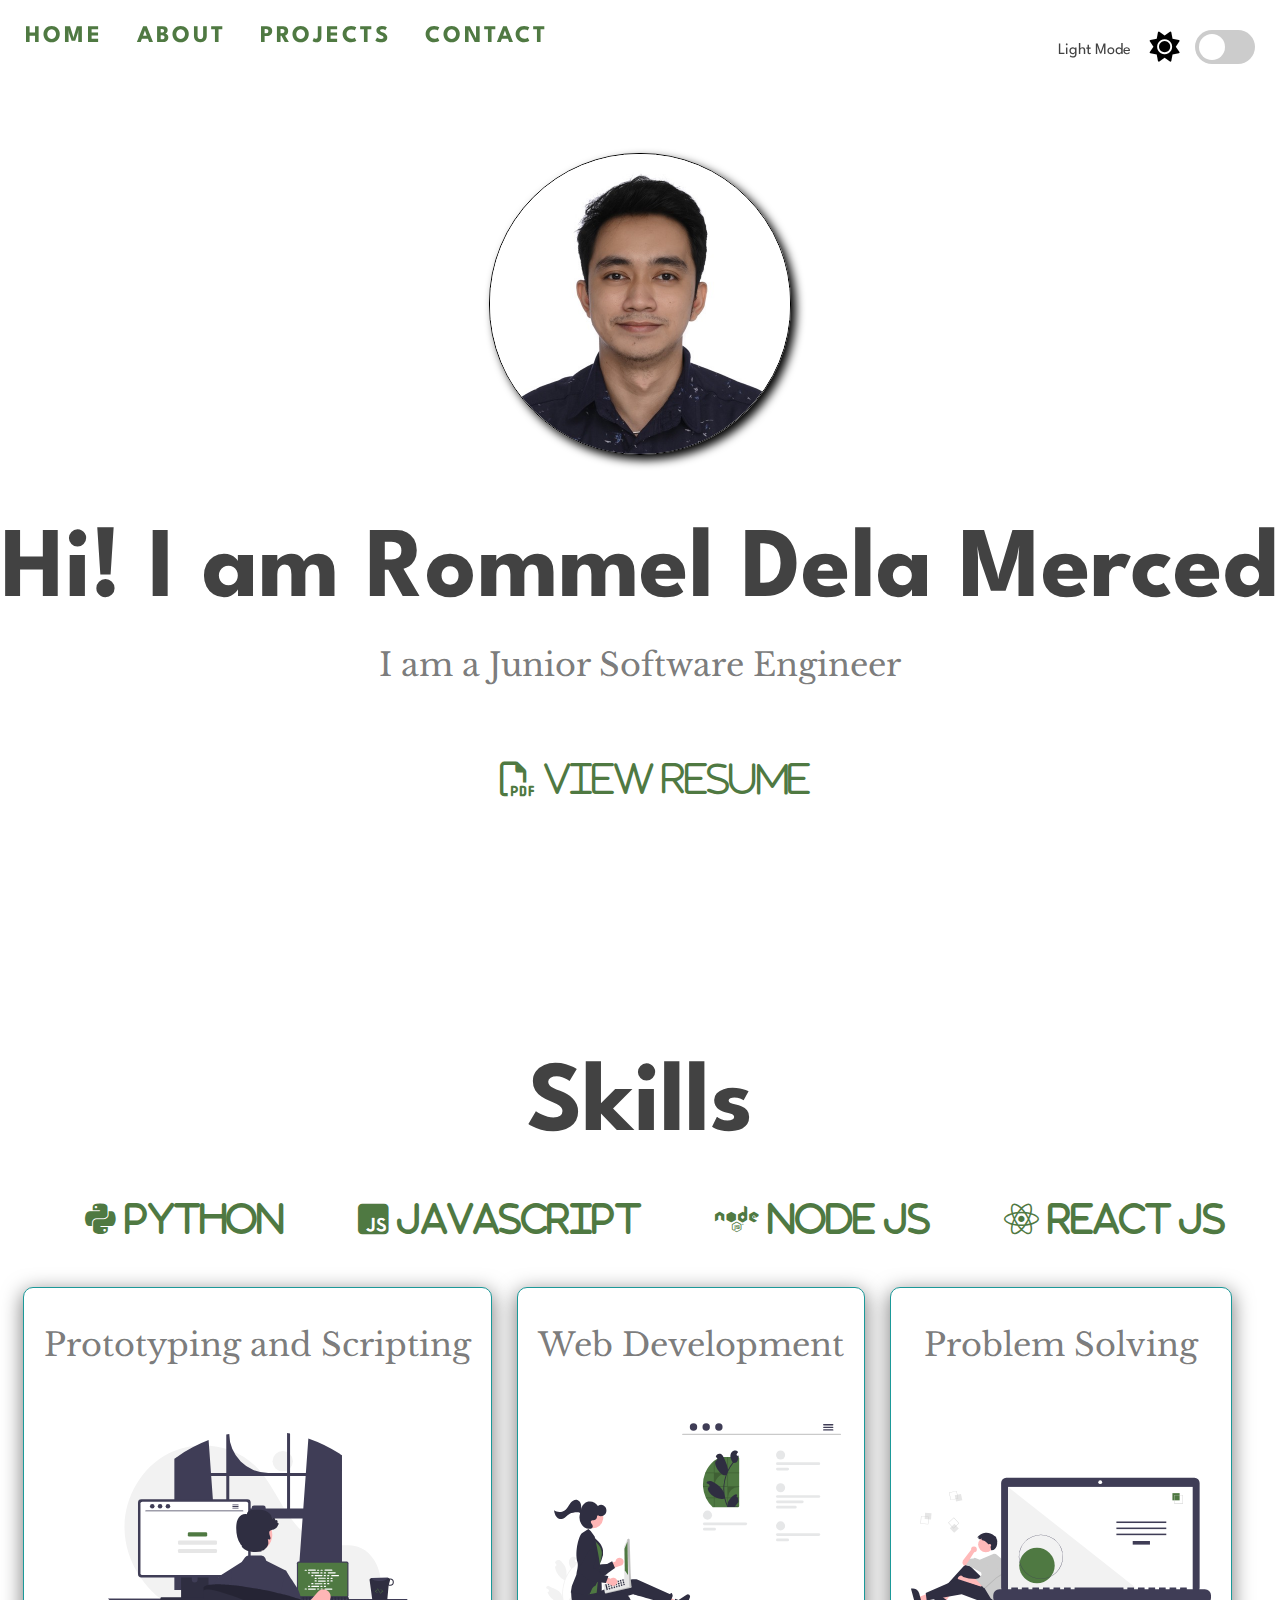
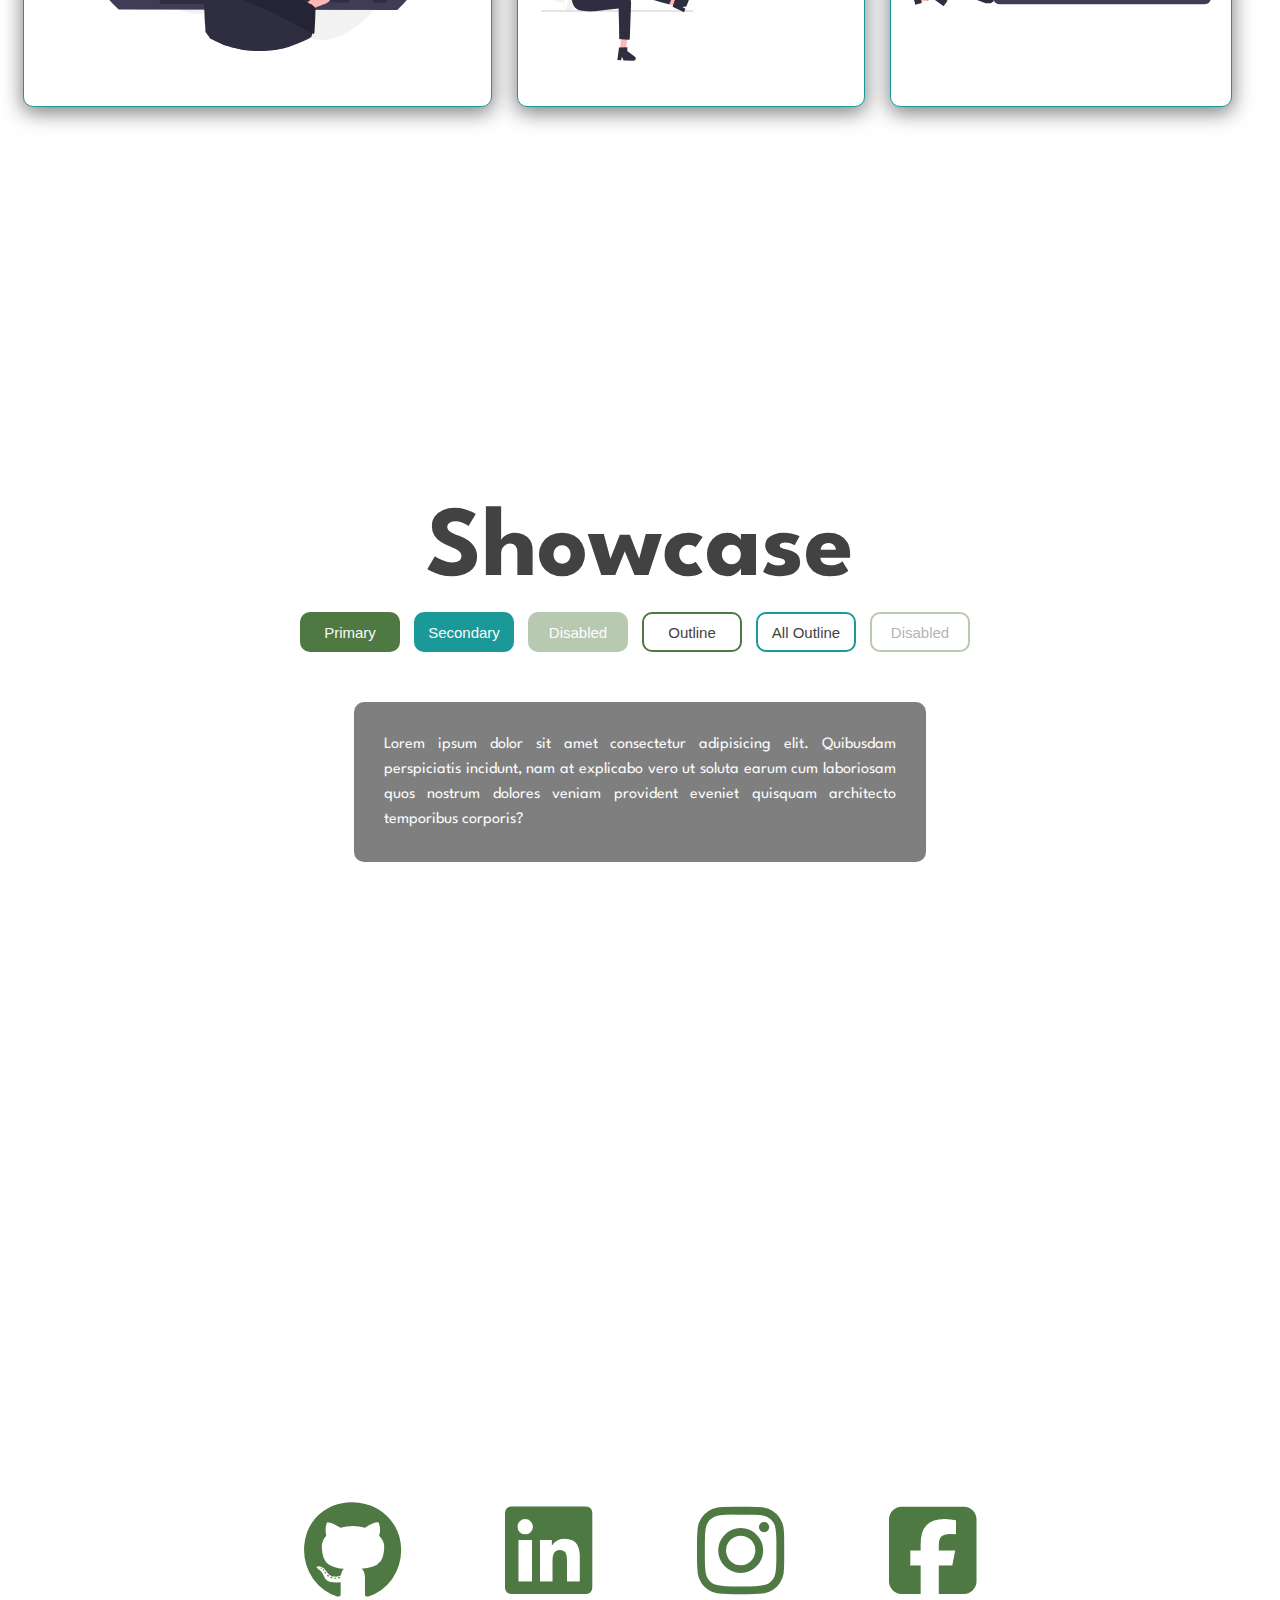
==== index.html @ 1d98aeba "added profile" ====
<!DOCTYPE html>
<html lang="en">
<head>
    <meta charset="UTF-8">
    <meta http-equiv="X-UA-Compatible" content="IE=edge">
    <meta name="viewport" content="width=device-width, initial-scale=1.0">
    <link rel="icon" type="image/png" href="icons/prog.png">
    <title>My Website</title>
    
    <!--Web Page Icon-->
    <link rel="icon" type="image/png" href="">
    <link rel="stylesheet" href="style.css">
    
    <!--Fonts-->
    <link rel="stylesheet" href="https://cdnjs.cloudflare.com/ajax/libs/font-awesome/6.4.0/css/all.min.css">

    <link rel=”stylesheet” href=”css/bootstrap.css”>
    <link rel=”stylesheet” href=”css/bootstrap-responsive.css”>
</head>
<body>
    <!-- Dark Mode Switch -->
    <div class="theme-switch-wrapper">
        <span id="toggle-icon">
            <span class="toggle-text">Light Mode</span>
            <i class="fas fa-sun"></i>
        </span>
        <label class="theme-switch">
            <input type="checkbox">
            <div class="slider round"></div>
        </label>
    </div>
    <!-- Navigation -->
    <nav class="navbar fixed-top" id="nav">
        <a href="#home">HOME</a>
        <a href="#about">ABOUT</a>
        <a href="#projects">PROJECTS</a>
        <a href="#contact">CONTACT</a>
    </nav>
    <!--Home Section-->
    <section id="home">
        <div class='profile-group'>
            <img src='./img/profile/profile.jpg' alt='my-image'>
        </div>
        <div class="title-group">
            <h1>Hi! I am Rommel Dela Merced</h1>
            <h2>I am a Junior Software Engineer</h2>
            <i class="fa-regular fa-file-pdf">  View Resume</i>
        </div>
    </section>
    <!--About Section-->
    <section id="about">
        <div class="title-group">
            <h1>Skills</h1>
            <div class="skills">
                <i class="fa-brands fa-python"> Python</i>
                <i class="fa-brands fa-square-js"> Javascript</i>
                <i class="fa-brands fa-node"> Node JS</i>
                <i class="fa-brands fa-react"> React JS</i>
            </div>
            <div class="about-container">
                <div class="image-container">
                    <h2>Prototyping and Scripting</h2>
                    <img src="img/light-mode/undraw_programming_re_light.svg" alt="" id="img-1">
                </div>
                <div class="image-container">
                    <h2>Web Development</h2>
                <img src="img/light-mode/undraw_web_development_light.svg" alt="" id="img-2">
                </div>
                <div class="image-container">
                    <h2>Problem Solving</h2>
                    <img src="img/light-mode/undraw_code_thinking_light.svg" alt="" id="img-3">
                </div>
            </div>
        </div>
    </section>
    <!--Projects Section-->
    <section id="projects">
        <h1>Showcase</h1>
        <div class="buttons">
                <button class="primary">Primary</button>
                <button class="secondary">Secondary</button>
                <button class="primary" disabled>Disabled</button>
                <button class="primary outline">Outline</button>
                <button class="secondary outline">All Outline</button>
                <button class="outline" disabled>Disabled</button>
            </div>
            <div class="text-box" id="text-box">
                <p id="placeholder-txt">Lorem ipsum dolor sit amet consectetur adipisicing elit. Quibusdam perspiciatis incidunt, nam at explicabo vero ut soluta earum cum laboriosam quos nostrum dolores veniam provident eveniet quisquam architecto temporibus corporis?</p>
        </div>
    </section>
    <!--Contact Section-->
    <section id="contact">
        <div class="contact-group">
            <i class="fa-brands fa-github" onclick="gotoLink('fa-github')"></i>
            <i class="fa-brands fa-linkedin" onclick="gotoLink('fa-linkedin')"></i>
            <i class="fa-brands fa-instagram" onclick="gotoLink('fa-instagram')"></i>
            <i class="fa-brands fa-square-facebook" onclick="gotoLink('fa-square-facebook')"></i>
        </div>
    </section>
    <!--Script-->
    <script src="script.js">
    </script>
</body>
</html>
---- style.css ----
@import url('https://fonts.googleapis.com/css2?family=League+Spartan&family=Libre+Baskerville&display=swap');

:root {
   /* Default margin top value */
  --primary-color: rgb(79, 121, 66);
  --primary-variant: #ff2d2d;
  --secondary-color: #1b9999;
  --on-primary: rgb(250, 250, 250);
  --on-background: rgb(66, 66, 66);
  --on-background-alt: rgba(66, 66, 66, 0.7);
  --background: rgb(255, 255, 255);
  --box-shadow: 0 5px 20px 1px rgba(0, 0, 0, 0.5);
}

.navbar {
  margin-top: var(--navbar-margin-top);
}

[data-theme="dark"] {
  --primary-color: rgb(79, 121, 66);
  /* --primary-color: rgb(57, 255, 20); */
  --primary-variant: #6c63ff;
  --secondary-color: #03dac5;
  --on-primary: #000;
  --on-background: rgba(255, 255, 255, 0.9);
  --on-background-alt: rgba(255, 255, 255, 0.7);
  --background: #151515;
}

html {
  box-sizing: border-box;
  scroll-behavior: smooth;
}

body {
  margin: 0;
  background-color: var(--background);
  /* background-image: url("data:image/svg+xml,%3Csvg xmlns='http://www.w3.org/2000/svg' width='40' height='40' viewBox='0 0 40 40'%3E%3Cg fill-rule='evenodd'%3E%3Cg fill='%23013a74' fill-opacity='0.19'%3E%3Cpath d='M0 38.59l2.83-2.83 1.41 1.41L1.41 40H0v-1.41zM0 1.4l2.83 2.83 1.41-1.41L1.41 0H0v1.41zM38.59 40l-2.83-2.83 1.41-1.41L40 38.59V40h-1.41zM40 1.41l-2.83 2.83-1.41-1.41L38.59 0H40v1.41zM20 18.6l2.83-2.83 1.41 1.41L21.41 20l2.83 2.83-1.41 1.41L20 21.41l-2.83 2.83-1.41-1.41L18.59 20l-2.83-2.83 1.41-1.41L20 18.59z'/%3E%3C/g%3E%3C/g%3E%3C/svg%3E"); */
}

section {
  min-height: 100vh;
  display: flex;
  justify-content: center;
  align-items: center;
  flex-direction: column;
}

h1 {
  color: var(--on-background);
  font-family: League Spartan, sans-serif;
  font-size: 100px;
  margin-bottom: 0;
}

h2 {
  color: var(--on-background-alt);
  font-family: Libre Baskerville, sans-serif;
  font-size: 32px;
  font-weight: normal;
}

/* Navigation */
nav {
  z-index: 10;
  position: fixed;
  font-size: 24px;
  font-family: League Spartan, sans-serif;
  letter-spacing: 3px;
  padding: 25px;
  width: 100vw;
  background: rgb(255 255 255 / 50%);
}

a {
  margin-right: 25px;
  color: var(--primary-color);
  text-decoration: none;
  border-bottom: 3px solid transparent;
  font-weight: bold;
}

a:hover,
a:focus {
  color: var(--on-background);
  border-bottom: 3px solid;
}

/* Home Section */

.title-group {
  text-align: center;
  display: inline-block;
}

.title-group > i {
  font-size: 35px;
  margin-right: 20px;
}

.profile-group {
  margin-top: 100px;
  display: inline-block;
}

.profile-group img {
  border: 1px solid;
  border-radius: 150px;
  box-shadow: 5px 5px 10px;
}

/* About Section */
.about-container {
  display: flex;
}

.image-container {
  border: 1px solid var(--secondary-color);
  border-radius: 10px;
  padding: 10px 20px;
  margin-right: 25px;
  width: auto;
  background: var(--background);
  box-shadow: var(--box-shadow);
}

img {
  height: 300px;
  width: 300px;
}

/* Projects Section */
.buttons {
  margin-top: 15px;
  margin-bottom: 50px;
}

button {
  min-width: 100px;
  height: 40px;
  cursor: pointer;
  border-radius: 10px;
  margin-right: 10px;
  border: 2px solid var(--primary-color);
  font-size: 15px;
  outline: none;
}

button:disabled {
  opacity: 0.4;
  cursor: default;
}

button:hover:not(.outline) {
  filter: brightness(110%);
}

.primary {
  background: var(--primary-color);
  color: var(--on-primary);
}

.secondary {
  border: 2px solid var(--secondary-color);
}

.secondary,
.secondary:hover,
.outline.secondary:hover {
  background: var(--secondary-color);
  color: var(--on-primary);
}

.outline {
  background: var(--background);
  color: var(--on-background);
}

.outline:hover {
  background: var(--primary-color);
  color: var(--on-primary);
}

.text-box {
  width: 40%;
  text-align: justify;
  background: rgb(0 0 0 / 50%);
  color: var(--on-primary);
  border-radius: 10px;
  padding: 30px;
}

p {
  margin: 0;
  line-height: 25px;
}

/* Contact Section */
.fa-brands, .fa-regular {
  font-size: 100px;
  margin: 50px;
  cursor: pointer;
  color: var(--primary-color);
}

.fa-brands:hover {
  color: var(--on-background);
}

.fa-regular:hover {
  color: var(--on-background);
}

/* Dark Mode Toggle */
.theme-switch-wrapper {
  display: flex;
  align-items: center;
  z-index: 100;
  position: fixed;
  right: 25px;
  top: 30px;
}

.theme-switch-wrapper span {
  margin-right: 10px;
  font-size: 1rem;
}

.toggle-text {
  position: relative;
  top: -4px;
  right: 5px;
  color: var(--on-background);
}

.theme-switch {
  display: inline-block;
  height: 34px;
  position: relative;
  width: 60px;
}

.theme-switch input {
  display: none;
}

.slider {
  background: #ccc;
  bottom: 0;
  cursor: pointer;
  left: 0;
  position: absolute;
  right: 0;
  top: 0;
  transition: 0.4s;
}

.slider::before {
  background: #fff;
  bottom: 4px;
  content: "";
  height: 26px;
  left: 4px;
  position: absolute;
  transition: 0.4s;
  width: 26px;
}

input:checked + .slider {
  background: var(--primary-color);
}

input:checked + .slider::before {
  transform: translateX(26px);
}

.slider.round {
  border-radius: 34px;
}

.slider.round::before {
  border-radius: 50%;
}

.fas {
  font-size: 30px;
  margin-right: 5px;
  color: black;
}

p, span {
  font-family: League Spartan, sans-serif;
}

/* .fa-python, .fa-square-js, .fa-react {
  font-size: 35px;
  margin-right: 20px;
} */

.skills > i {
  font-size: 35px;
  margin-right: 20px;
}

.contact-group > i {

}
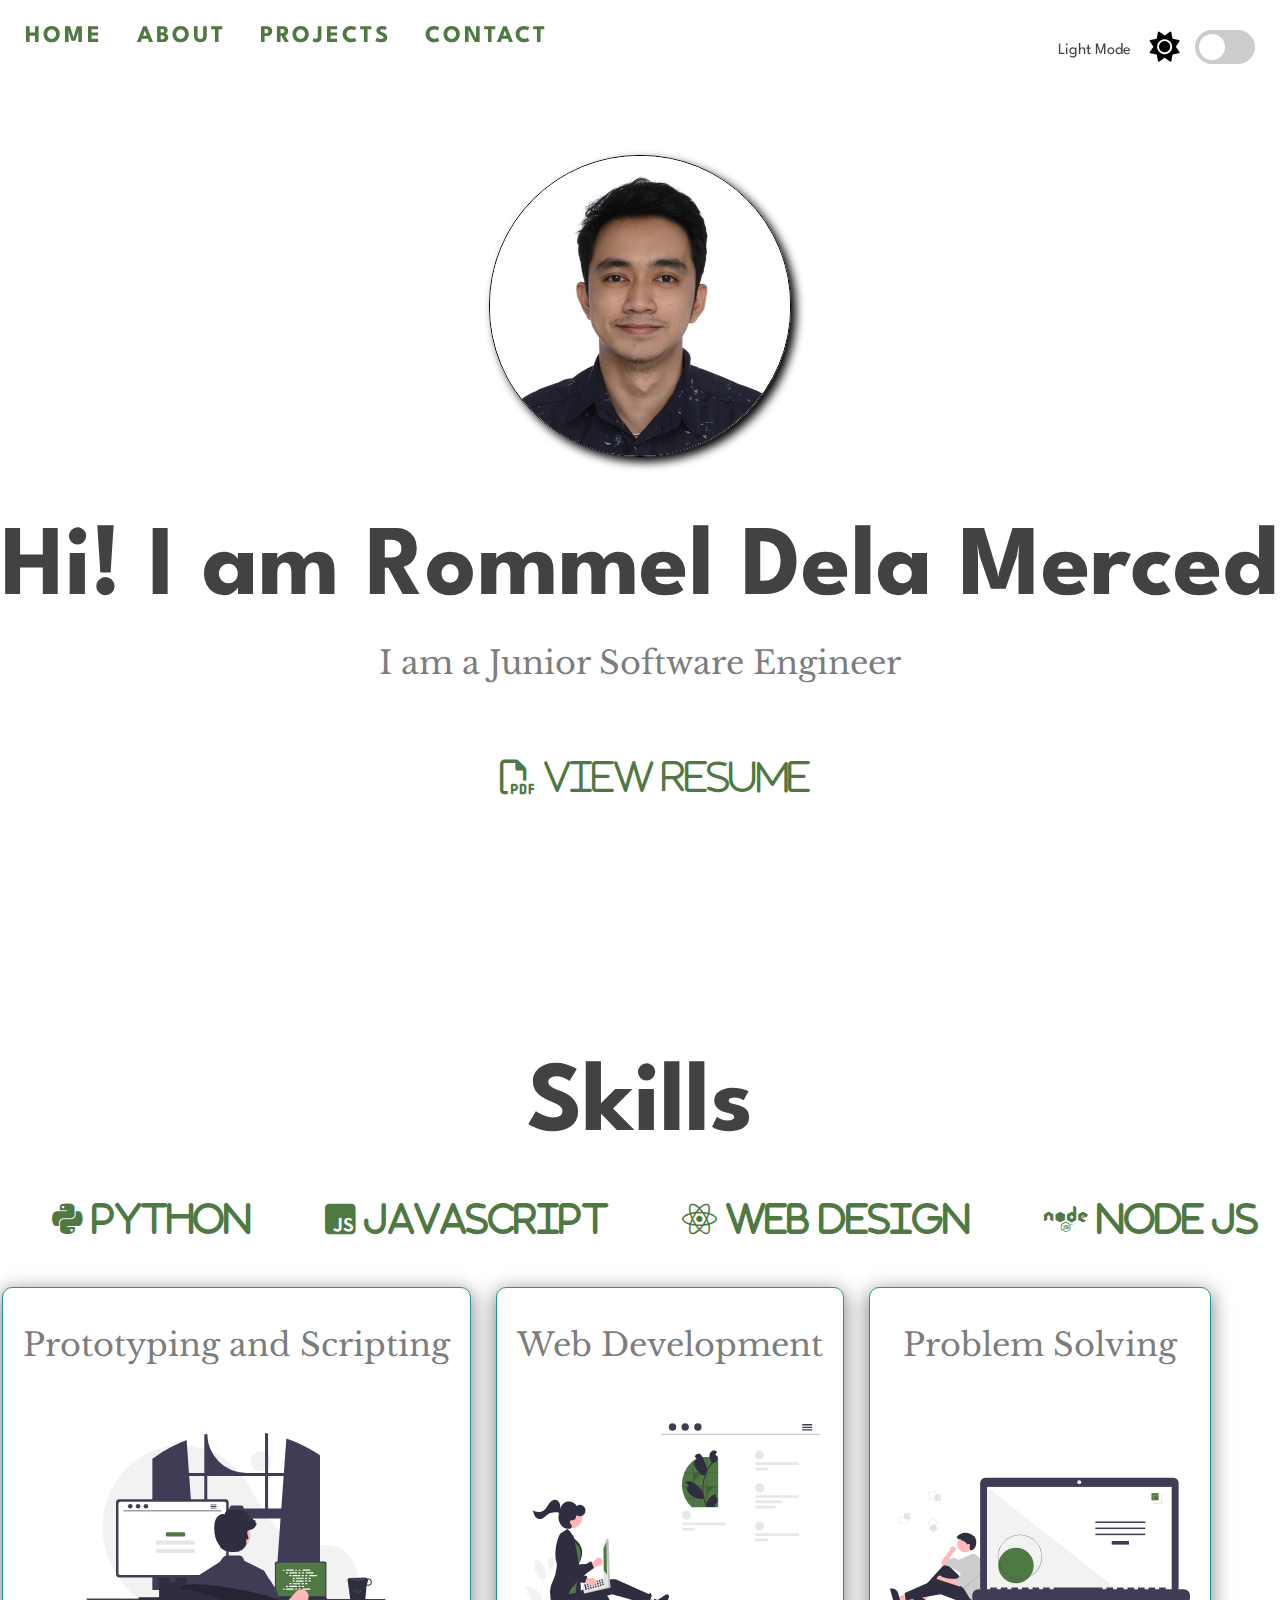
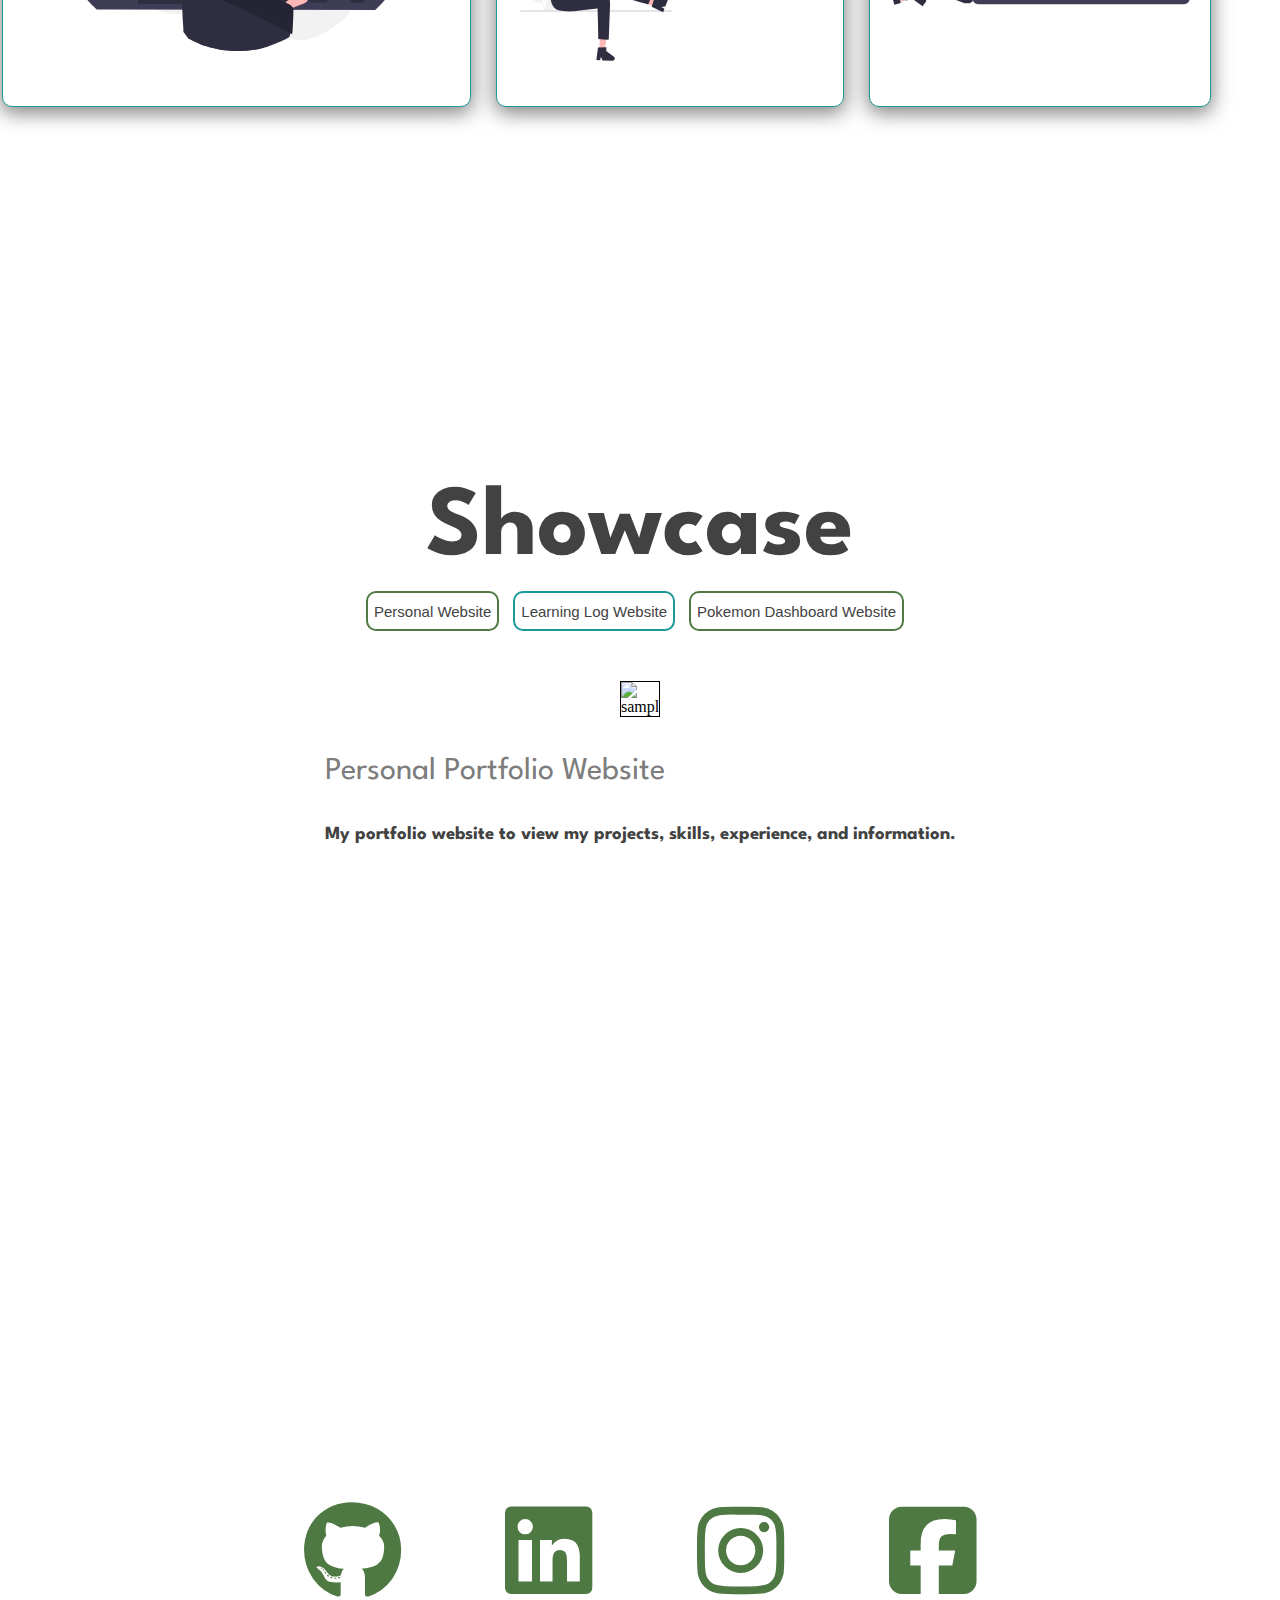
==== commit fc09af26: "added projects section ion 🗂" ====
--- a/index.html
+++ b/index.html
@@ -54,8 +54,8 @@
             <div class="skills">
                 <i class="fa-brands fa-python"> Python</i>
                 <i class="fa-brands fa-square-js"> Javascript</i>
+                <i class="fa-brands fa-react"> Web Design</i>
                 <i class="fa-brands fa-node"> Node JS</i>
-                <i class="fa-brands fa-react"> React JS</i>
             </div>
             <div class="about-container">
                 <div class="image-container">
@@ -77,28 +77,29 @@
     <section id="projects">
         <h1>Showcase</h1>
         <div class="buttons">
-                <button class="primary">Primary</button>
-                <button class="secondary">Secondary</button>
-                <button class="primary" disabled>Disabled</button>
-                <button class="primary outline">Outline</button>
-                <button class="secondary outline">All Outline</button>
-                <button class="outline" disabled>Disabled</button>
-            </div>
-            <div class="text-box" id="text-box">
-                <p id="placeholder-txt">Lorem ipsum dolor sit amet consectetur adipisicing elit. Quibusdam perspiciatis incidunt, nam at explicabo vero ut soluta earum cum laboriosam quos nostrum dolores veniam provident eveniet quisquam architecto temporibus corporis?</p>
+            <button id='project-1' class="primary outline btn">Personal Website</button>
+            <button id='project-2' class="secondary outline btn">Learning Log Website</button>
+            <button id='project-3' class="primary outline btn">Pokemon Dashboard Website</button>
+        </div>
+        <div class="text-box" id="text-box">
+            <img src='./img/projects/my_website.png' alt='sample'/>
+        </div>
+        <div class='project-section'>
+            <h2 id='project-title'> Personal Portfolio Website
+            </h2>
+            <h3 id='project-desc'>My portfolio website to view my projects, skills, experience, and information.</h3>
         </div>
     </section>
     <!--Contact Section-->
     <section id="contact">
         <div class="contact-group">
-            <i class="fa-brands fa-github" onclick="gotoLink('fa-github')"></i>
-            <i class="fa-brands fa-linkedin" onclick="gotoLink('fa-linkedin')"></i>
-            <i class="fa-brands fa-instagram" onclick="gotoLink('fa-instagram')"></i>
-            <i class="fa-brands fa-square-facebook" onclick="gotoLink('fa-square-facebook')"></i>
+            <i id='github-link' class="fa-brands fa-github"></i>
+            <i id='linkedin-link' class="fa-brands fa-linkedin"></i>
+            <i id='instagram-link' class="fa-brands fa-instagram"></i>
+            <i id='facebook-link' class="fa-brands fa-square-facebook"></i>
         </div>
     </section>
     <!--Script-->
-    <script src="script.js">
-    </script>
+    <script type='module' src="script.js"></script>
 </body>
 </html>
--- a/style.css
+++ b/style.css
@@ -1,7 +1,7 @@
 @import url('https://fonts.googleapis.com/css2?family=League+Spartan&family=Libre+Baskerville&display=swap');
 
 :root {
-   /* Default margin top value */
+  /* Default margin top value */
   --primary-color: rgb(79, 121, 66);
   --primary-variant: #ff2d2d;
   --secondary-color: #1b9999;
@@ -99,14 +99,16 @@
 }
 
 .profile-group {
-  margin-top: 100px;
-  display: inline-block;
+  display: flex;
+  align-items: center;
+  justify-content: center;
 }
 
 .profile-group img {
   border: 1px solid;
   border-radius: 150px;
   box-shadow: 5px 5px 10px;
+  margin-top: 100px;
 }
 
 /* About Section */
@@ -182,12 +184,42 @@
 }
 
 .text-box {
-  width: 40%;
+  display: flex;
+  align-items: center;
+  justify-content: center;
+  /* width: 40%;
   text-align: justify;
   background: rgb(0 0 0 / 50%);
   color: var(--on-primary);
   border-radius: 10px;
-  padding: 30px;
+  padding: 30px; */
+}
+
+.text-box img {
+  border: 1px solid;
+  width: 60%;
+  height: 60%;
+  box-shadow: 0px 0px 10px rgba(255, 255, 255, 1);
+}
+
+.project-section h2{
+  font-family: League Spartan, sans-serif;
+  margin-bottom: 0;
+  margin: 40px;
+}
+
+.project-section h3{
+  color: var(--on-background);
+  font-family: League Spartan, sans-serif;
+  margin-bottom: 0;
+  margin: 40px;
+}
+
+.project-section span {
+  color: var(--on-background);
+  font-family: League Spartan, sans-serif;
+  margin-left: 30px;
+  font-size: 18px;
 }
 
 p {
@@ -196,7 +228,7 @@
 }
 
 /* Contact Section */
-.fa-brands, .fa-regular {
+.fa-brands, .fa-regular, .fa-solid {
   font-size: 100px;
   margin: 50px;
   cursor: pointer;
@@ -292,16 +324,7 @@
   font-family: League Spartan, sans-serif;
 }
 
-/* .fa-python, .fa-square-js, .fa-react {
-  font-size: 35px;
-  margin-right: 20px;
-} */
-
 .skills > i {
   font-size: 35px;
   margin-right: 20px;
 }
-
-.contact-group > i {
-
-}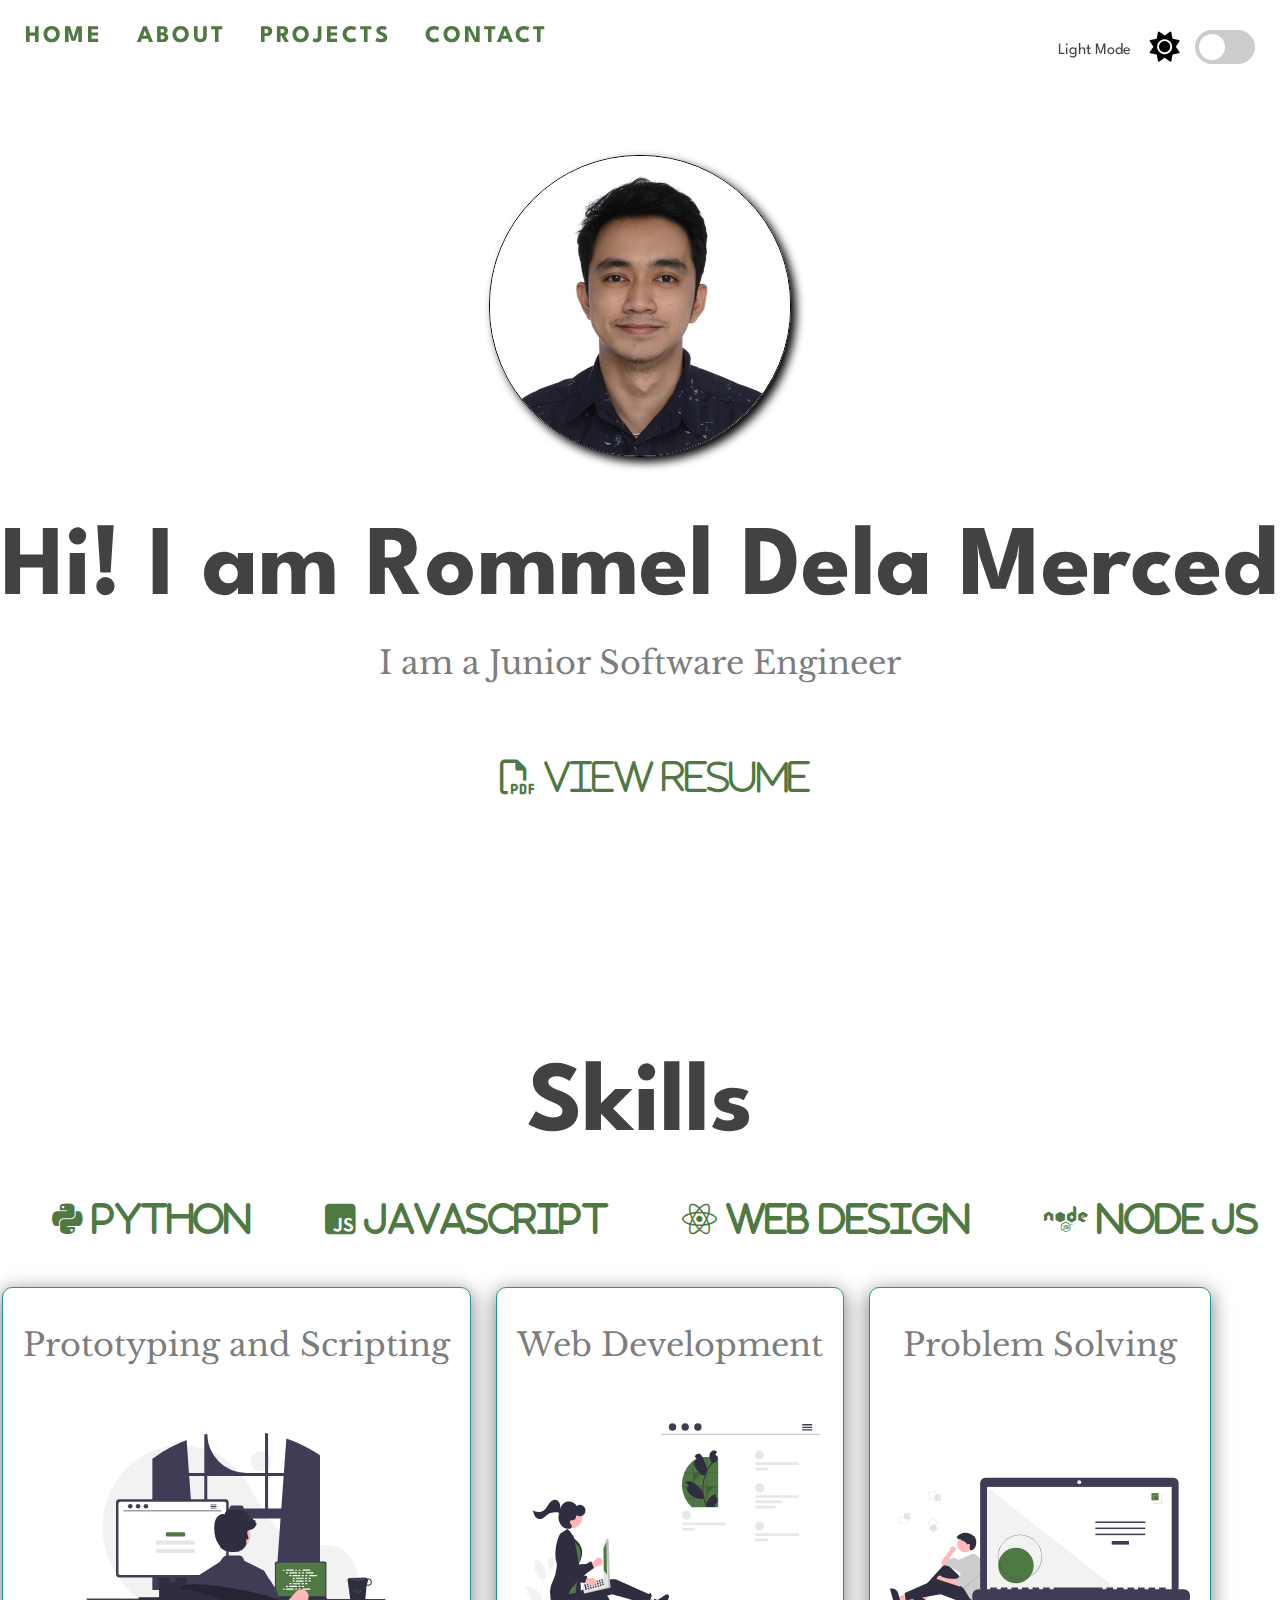
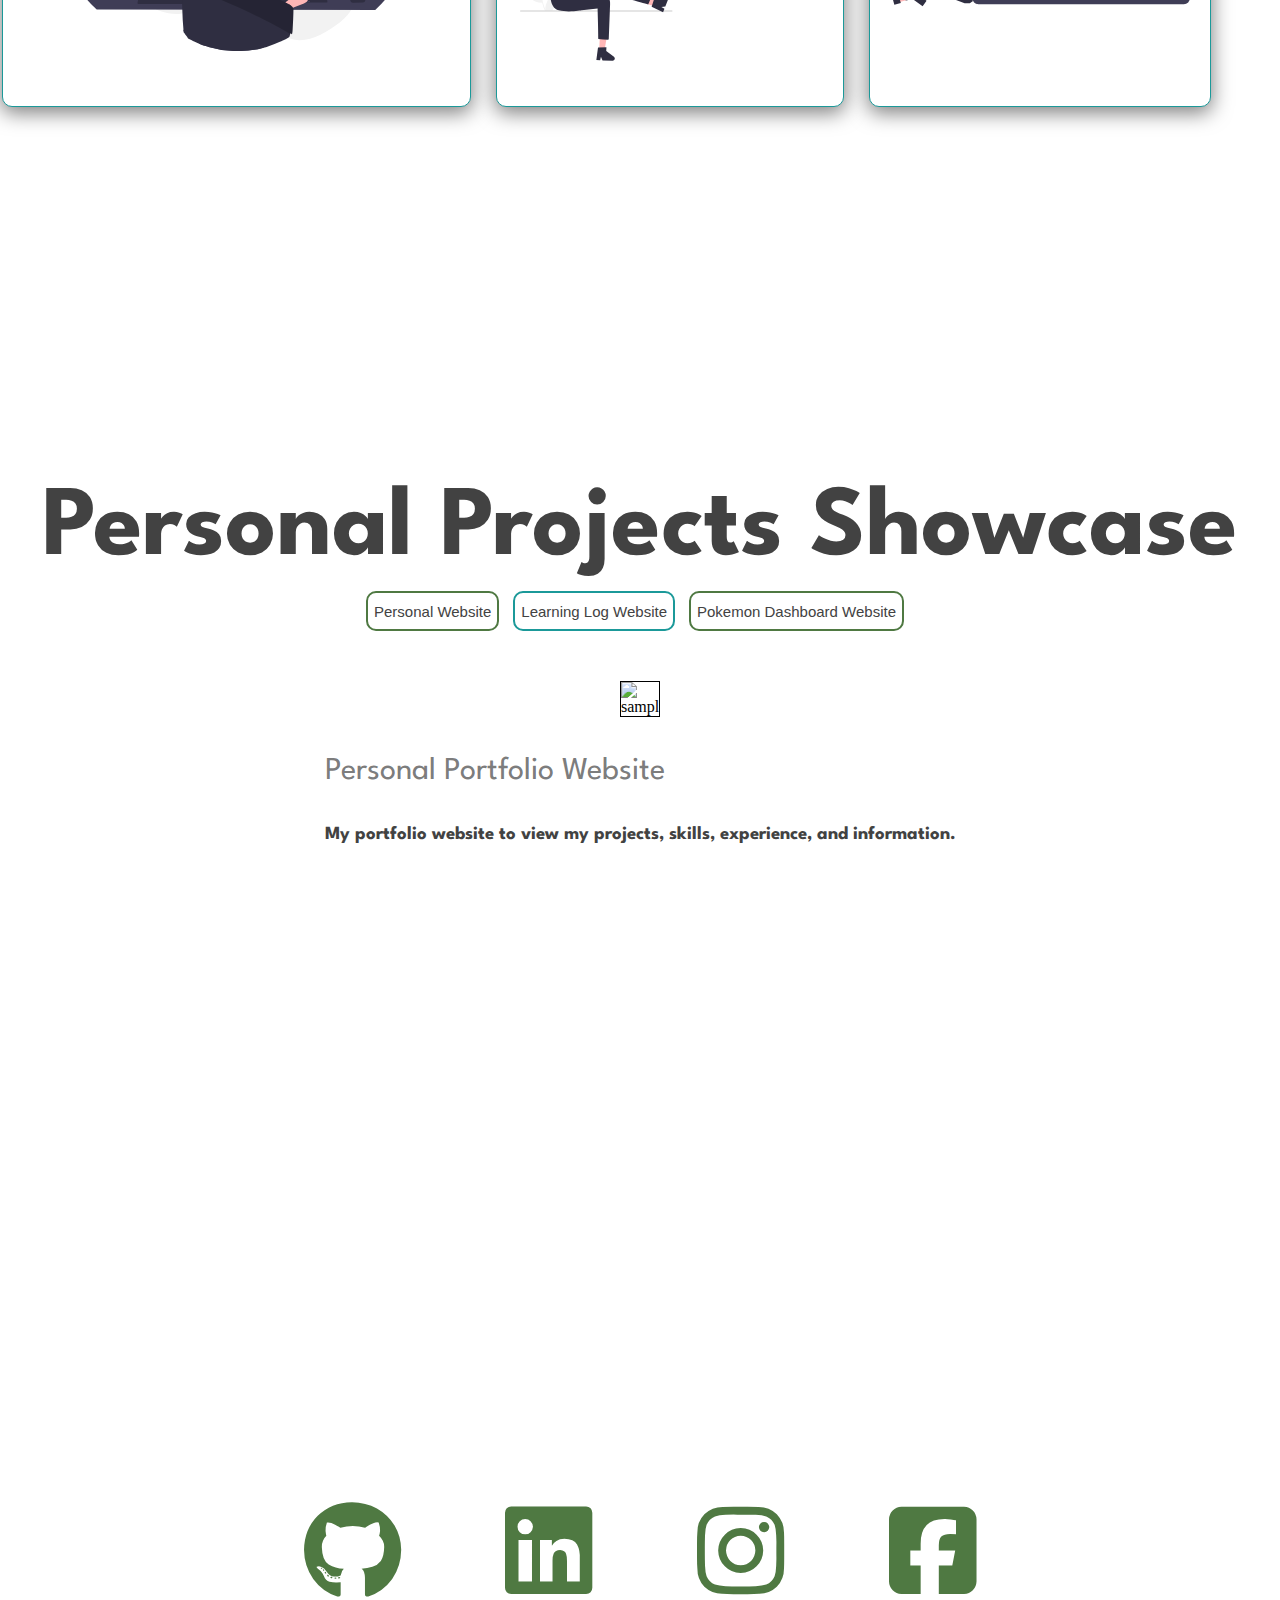
==== commit aa7f48d3: "update gitignore file" ====
--- a/index.html
+++ b/index.html
@@ -5,7 +5,7 @@
     <meta http-equiv="X-UA-Compatible" content="IE=edge">
     <meta name="viewport" content="width=device-width, initial-scale=1.0">
     <link rel="icon" type="image/png" href="icons/prog.png">
-    <title>My Website</title>
+    <title>Rommel Dela Merced</title>
     
     <!--Web Page Icon-->
     <link rel="icon" type="image/png" href="">
@@ -75,7 +75,7 @@
     </section>
     <!--Projects Section-->
     <section id="projects">
-        <h1>Showcase</h1>
+        <h1>Personal Projects Showcase</h1>
         <div class="buttons">
             <button id='project-1' class="primary outline btn">Personal Website</button>
             <button id='project-2' class="secondary outline btn">Learning Log Website</button>
@@ -85,8 +85,7 @@
             <img src='./img/projects/my_website.png' alt='sample'/>
         </div>
         <div class='project-section'>
-            <h2 id='project-title'> Personal Portfolio Website
-            </h2>
+            <h2 id='project-title'> Personal Portfolio Website </h2>
             <h3 id='project-desc'>My portfolio website to view my projects, skills, experience, and information.</h3>
         </div>
     </section>
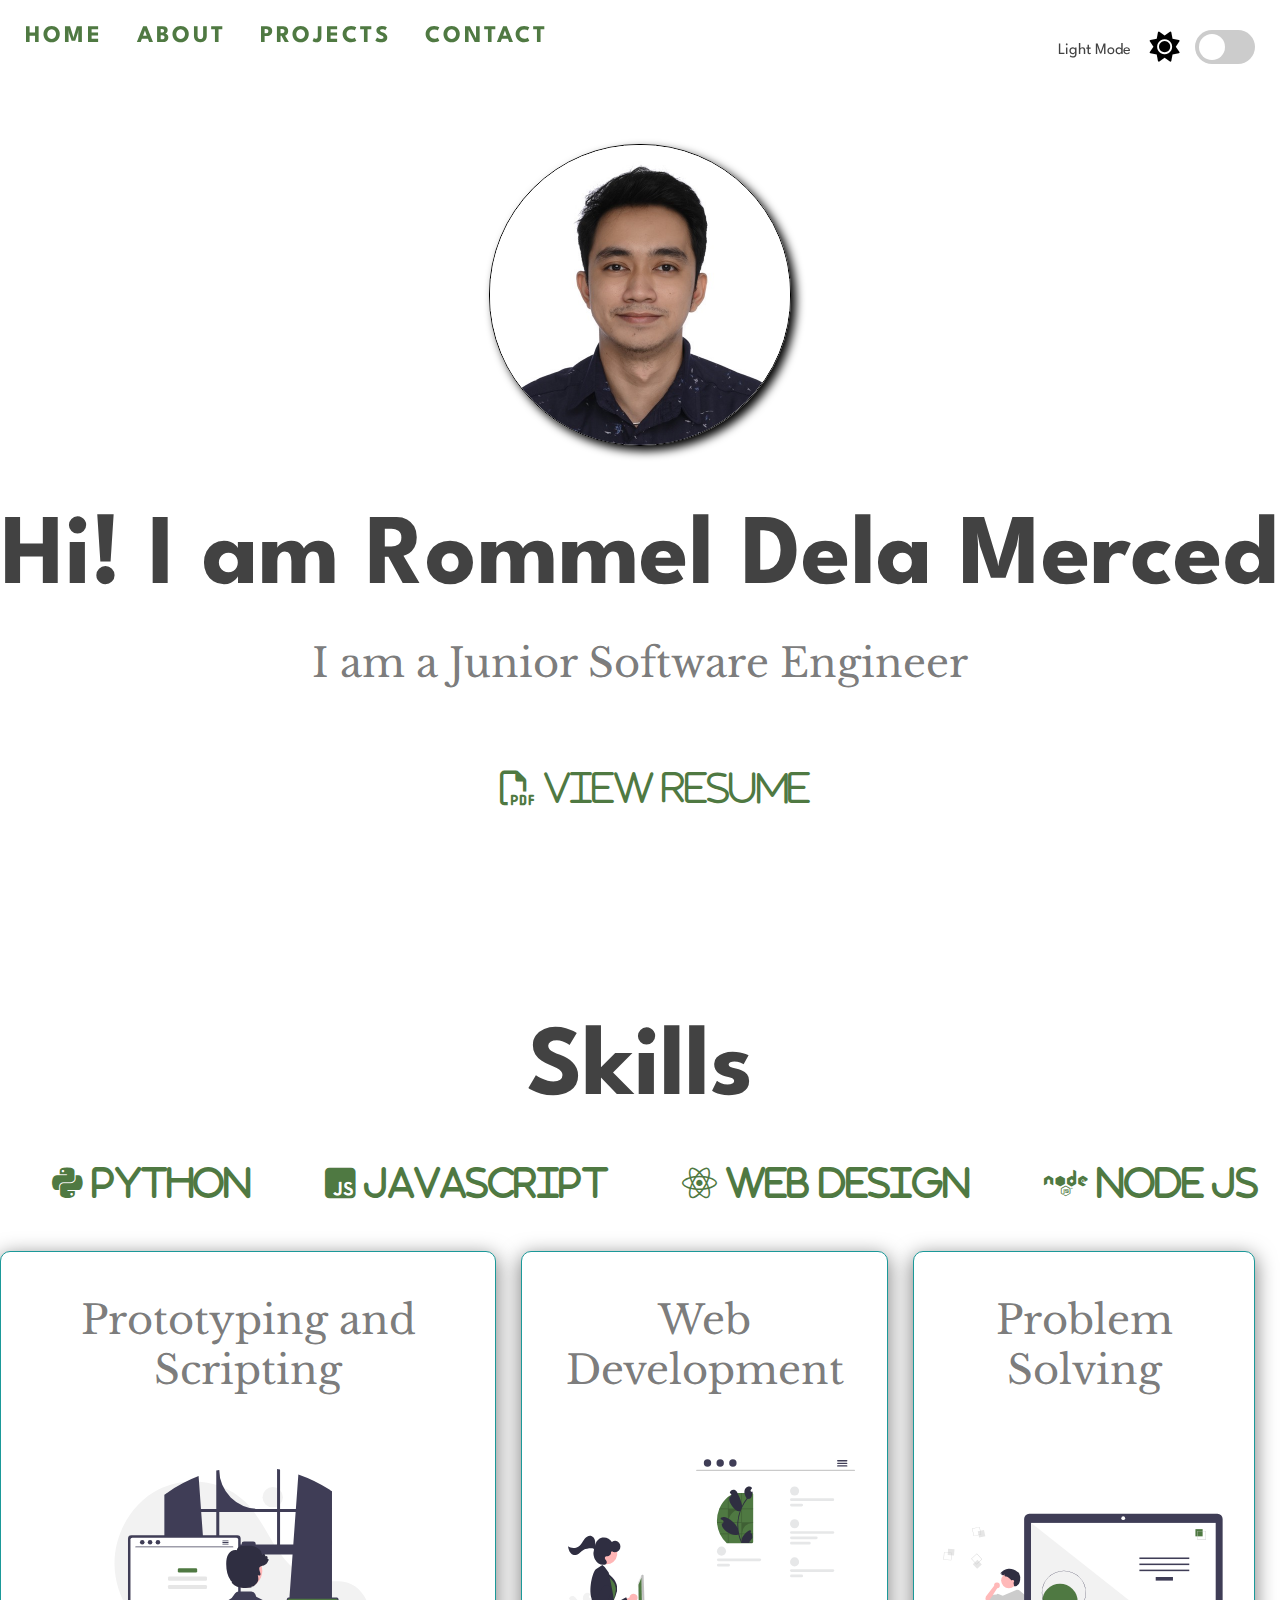
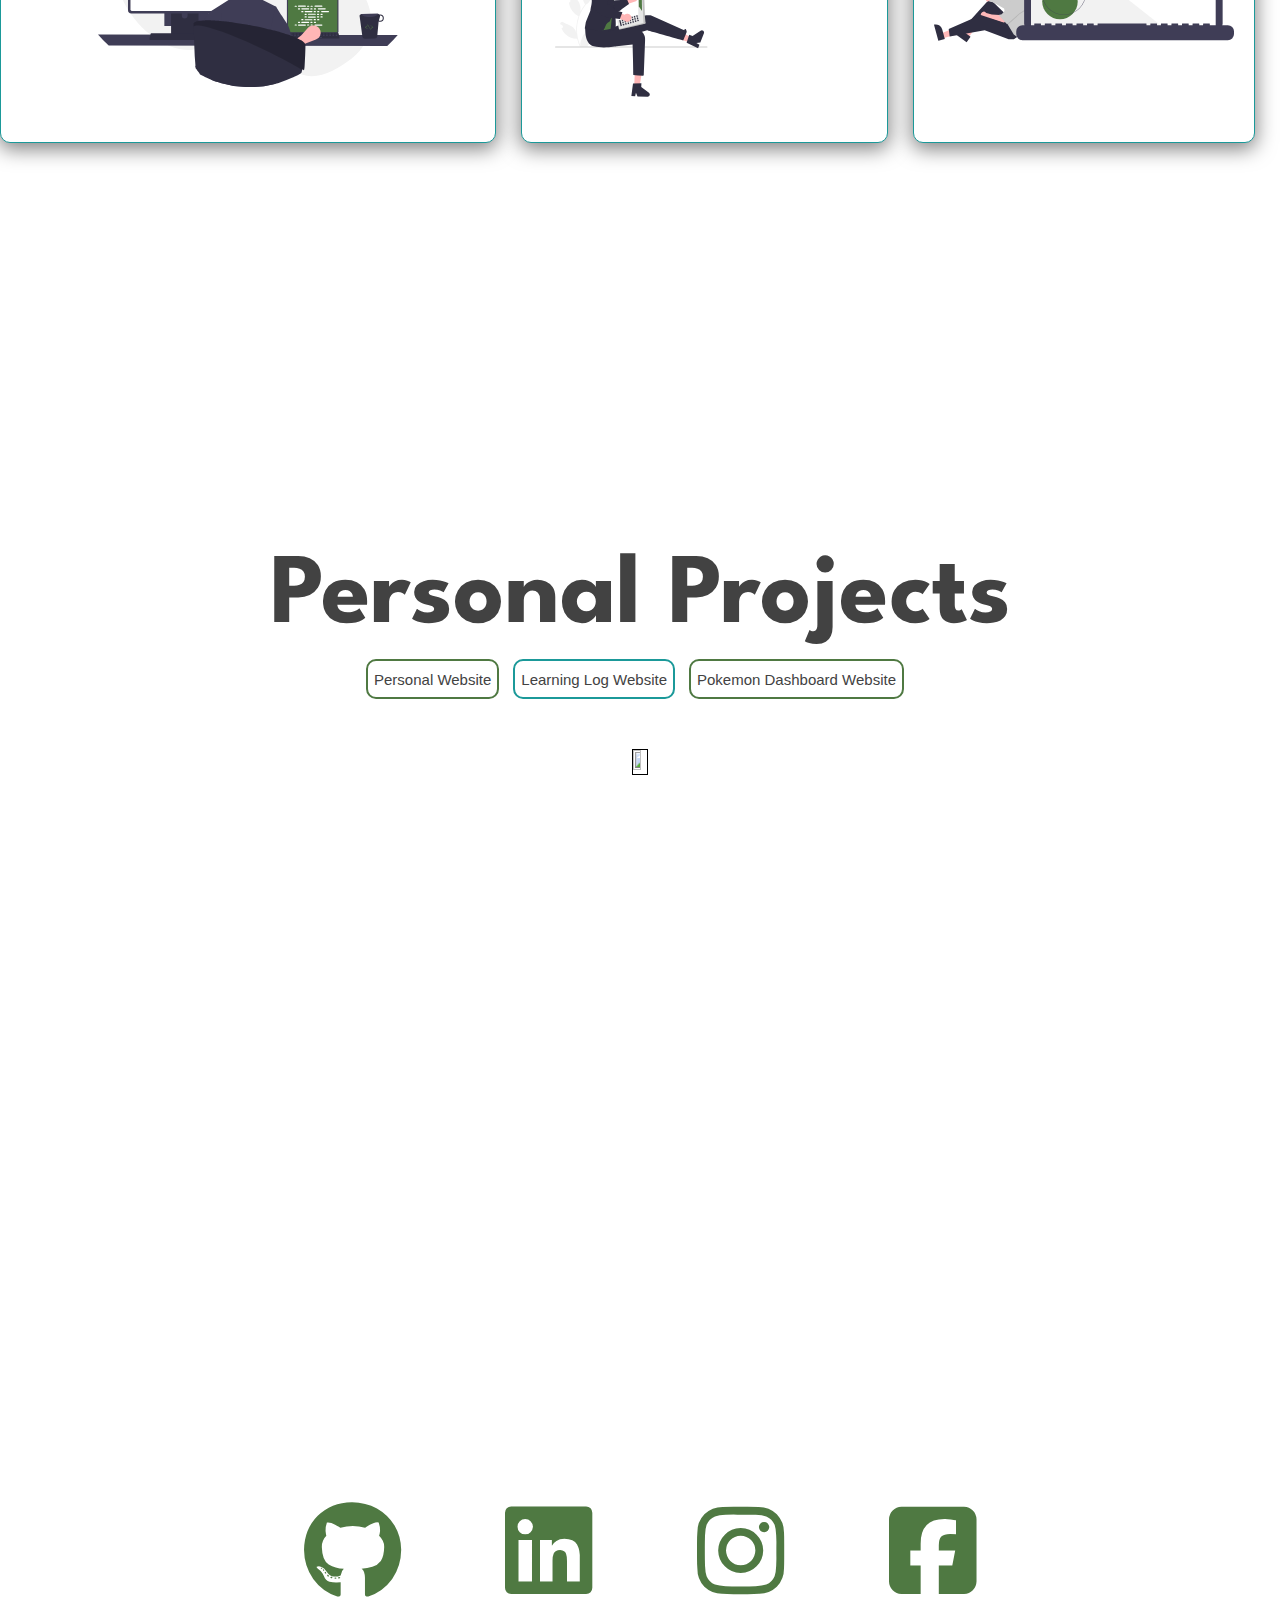
==== commit d95cf4c6: "modified project section layout  t🗂" ====
--- a/index.html
+++ b/index.html
@@ -75,18 +75,18 @@
     </section>
     <!--Projects Section-->
     <section id="projects">
-        <h1>Personal Projects Showcase</h1>
+        <h1>Personal Projects</h1>
         <div class="buttons">
             <button id='project-1' class="primary outline btn">Personal Website</button>
             <button id='project-2' class="secondary outline btn">Learning Log Website</button>
             <button id='project-3' class="primary outline btn">Pokemon Dashboard Website</button>
         </div>
         <div class="text-box" id="text-box">
-            <img src='./img/projects/my_website.png' alt='sample'/>
+            <img src='' alt=''/>
         </div>
         <div class='project-section'>
-            <h2 id='project-title'> Personal Portfolio Website </h2>
-            <h3 id='project-desc'>My portfolio website to view my projects, skills, experience, and information.</h3>
+            <h2 id='project-title'></h2>
+            <h3 id='project-desc'></h3>
         </div>
     </section>
     <!--Contact Section-->
--- a/style.css
+++ b/style.css
@@ -56,7 +56,7 @@
 h2 {
   color: var(--on-background-alt);
   font-family: Libre Baskerville, sans-serif;
-  font-size: 32px;
+  font-size: 40px;
   font-weight: normal;
 }
 
@@ -202,6 +202,10 @@
   box-shadow: 0px 0px 10px rgba(255, 255, 255, 1);
 }
 
+.project-section {
+  width: 70%;
+}
+
 .project-section h2{
   font-family: League Spartan, sans-serif;
   margin-bottom: 0;
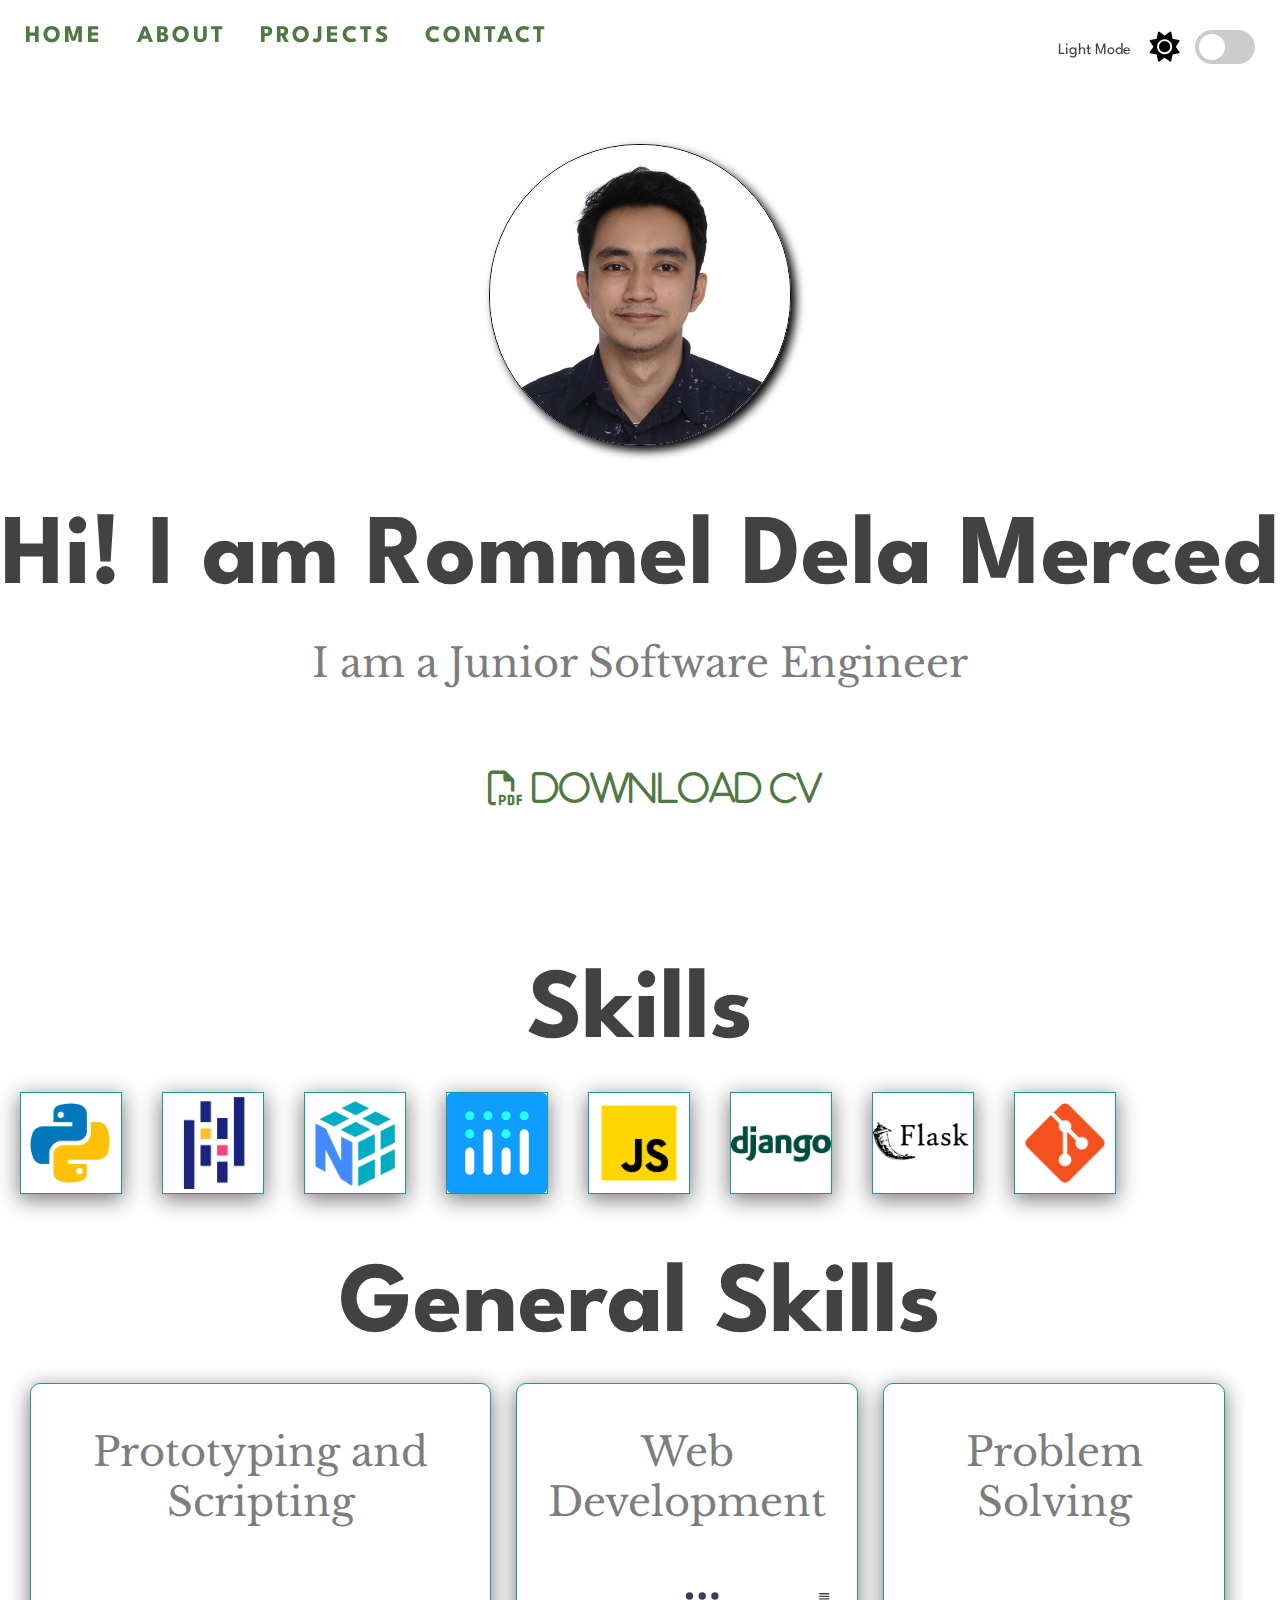
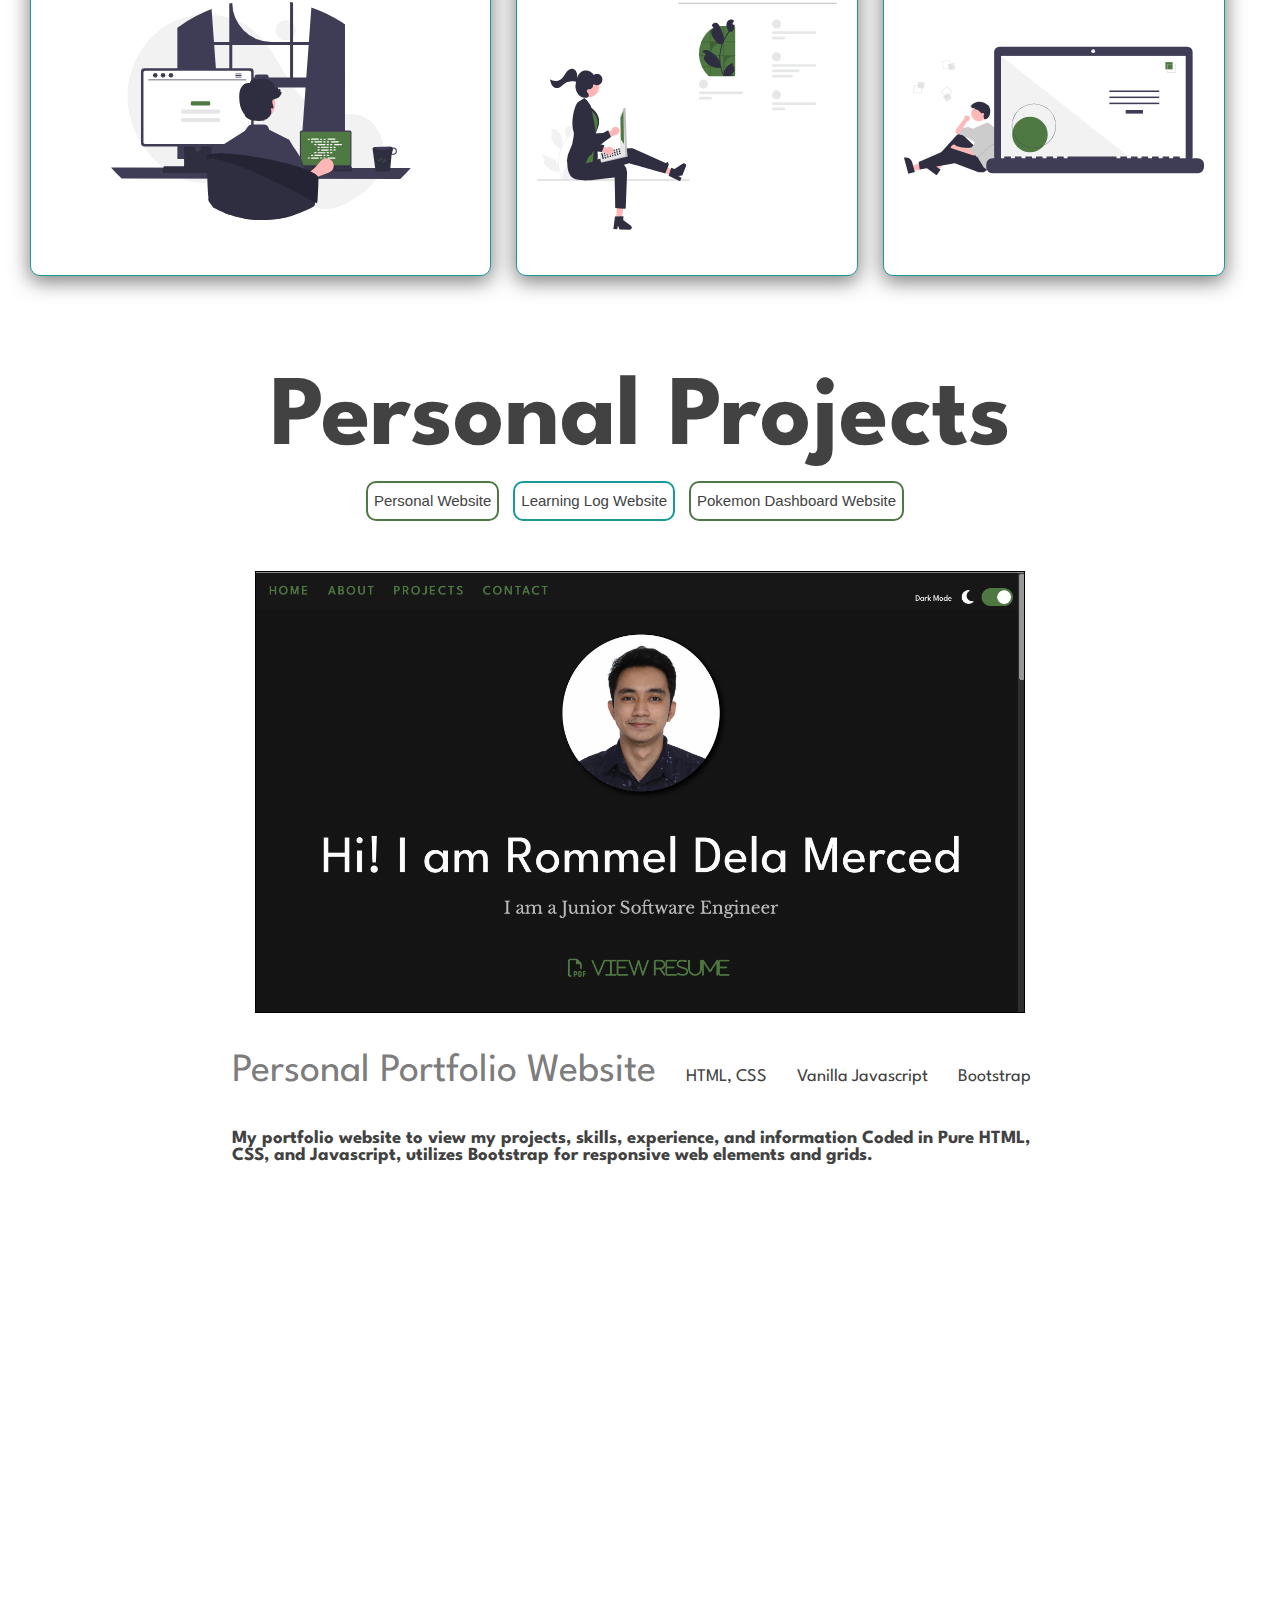
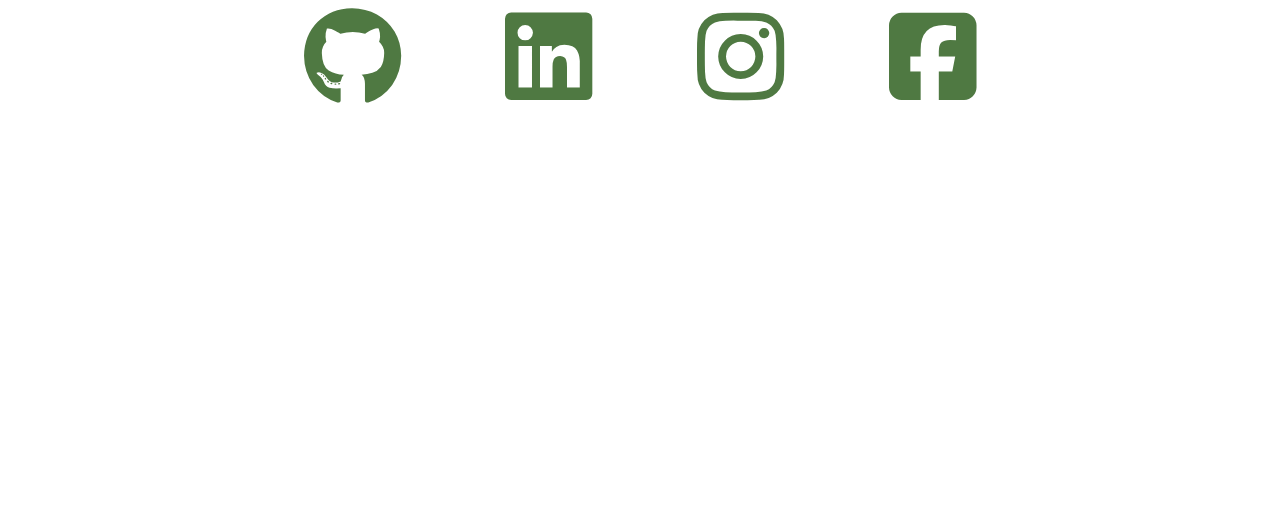
==== commit 73d586c5: "updated about section" ====
--- a/index.html
+++ b/index.html
@@ -44,7 +44,7 @@
         <div class="title-group">
             <h1>Hi! I am Rommel Dela Merced</h1>
             <h2>I am a Junior Software Engineer</h2>
-            <i class="fa-regular fa-file-pdf">  View Resume</i>
+            <i class="fa-regular fa-file-pdf">  Download CV</i>
         </div>
     </section>
     <!--About Section-->
@@ -52,11 +52,32 @@
         <div class="title-group">
             <h1>Skills</h1>
             <div class="skills">
-                <i class="fa-brands fa-python"> Python</i>
-                <i class="fa-brands fa-square-js"> Javascript</i>
-                <i class="fa-brands fa-react"> Web Design</i>
-                <i class="fa-brands fa-node"> Node JS</i>
+
             </div>
+            <h2 class='selected'><h2>
+            <div class='grid-container'>
+                <div class='skills-container'>
+
+                        <img src='./img/icons/python-icon.png' alt='pandas'>
+
+
+                        <img src='./img/icons/pandas-icon.png' alt='pandas'>
+
+
+                        <img src='./img/icons/numpy-icon.png' alt='pandas'>
+
+                        <img src='./img/icons/plot_ly-icon.svg' alt='pandas'>
+
+
+                        <img src='./img/icons/js-icon.png' alt='pandas'>
+
+
+                        <img src='./img/icons/django-icon.png' alt='pandas'>
+                        <img src='./img/icons/flask-icon.png' alt='pandas'>
+                        <img src='./img/icons/git-icon.png' alt='pandas'>
+                </div>
+            </div>
+            <h1>General Skills</h1>
             <div class="about-container">
                 <div class="image-container">
                     <h2>Prototyping and Scripting</h2>
--- a/style.css
+++ b/style.css
@@ -112,8 +112,34 @@
 }
 
 /* About Section */
+.grid-container {
+  display: grid;
+  grid-template-columns: 20fr 10fr;
+  justify-content: space-between;
+}
+
+.grid-container > .skill-container {
+  border: 1px solid var(--secondary-color);
+  background: var(--background);
+  box-shadow: var(--box-shadow);
+  border-radius: 10px;
+  padding: 10px 20px;
+  width: 55vh;
+  height: 70vh;
+  margin: 0 100px;
+}
+
+.grid-container h3 {
+  color: var(--on-background);
+  font-family: League Spartan, sans-serif;
+  font-size: 35px;
+}
+
 .about-container {
   display: flex;
+  align-items: center;
+  justify-content: center;
+  margin: 30px;
 }
 
 .image-container {
@@ -125,6 +151,28 @@
   background: var(--background);
   box-shadow: var(--box-shadow);
 }
+
+.skills-container {
+  display: flex;
+  justify-content: center;
+  align-items: center;
+}
+
+.skills-container img {
+  border: 1px solid var(--secondary-color);
+  background: var(--background);
+  box-shadow: var(--box-shadow);
+  height: 100px;
+  width: 100px;
+  margin: 0 20px;
+}
+
+@media screen and (max-width: 368px) {
+  .skills-container {
+    flex-wrap: wrap;
+  }
+}
+
 
 img {
   height: 300px;
@@ -239,7 +287,7 @@
   color: var(--primary-color);
 }
 
-.fa-brands:hover {
+.fa-brands:hover, .fa-solid:hover {
   color: var(--on-background);
 }
 
@@ -330,5 +378,5 @@
 
 .skills > i {
   font-size: 35px;
-  margin-right: 20px;
-}
+  margin-right: 15px;
+}
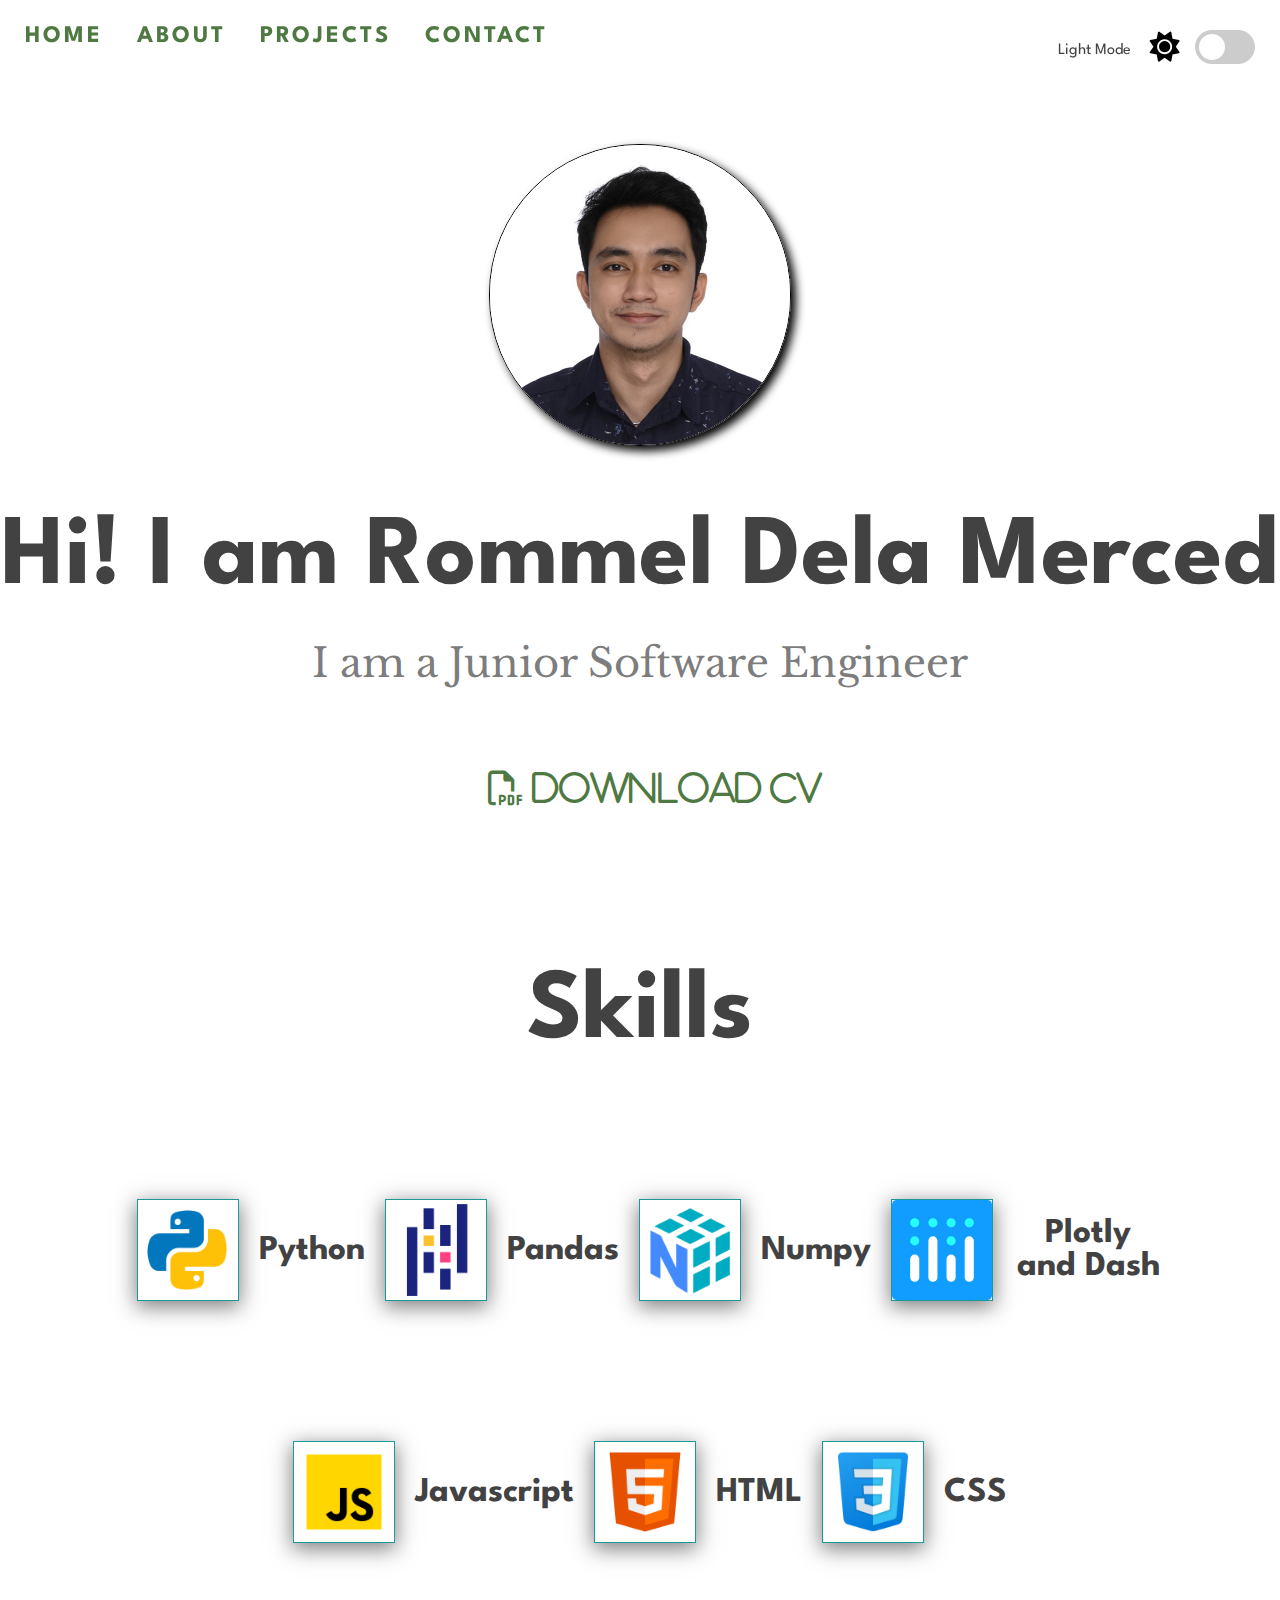
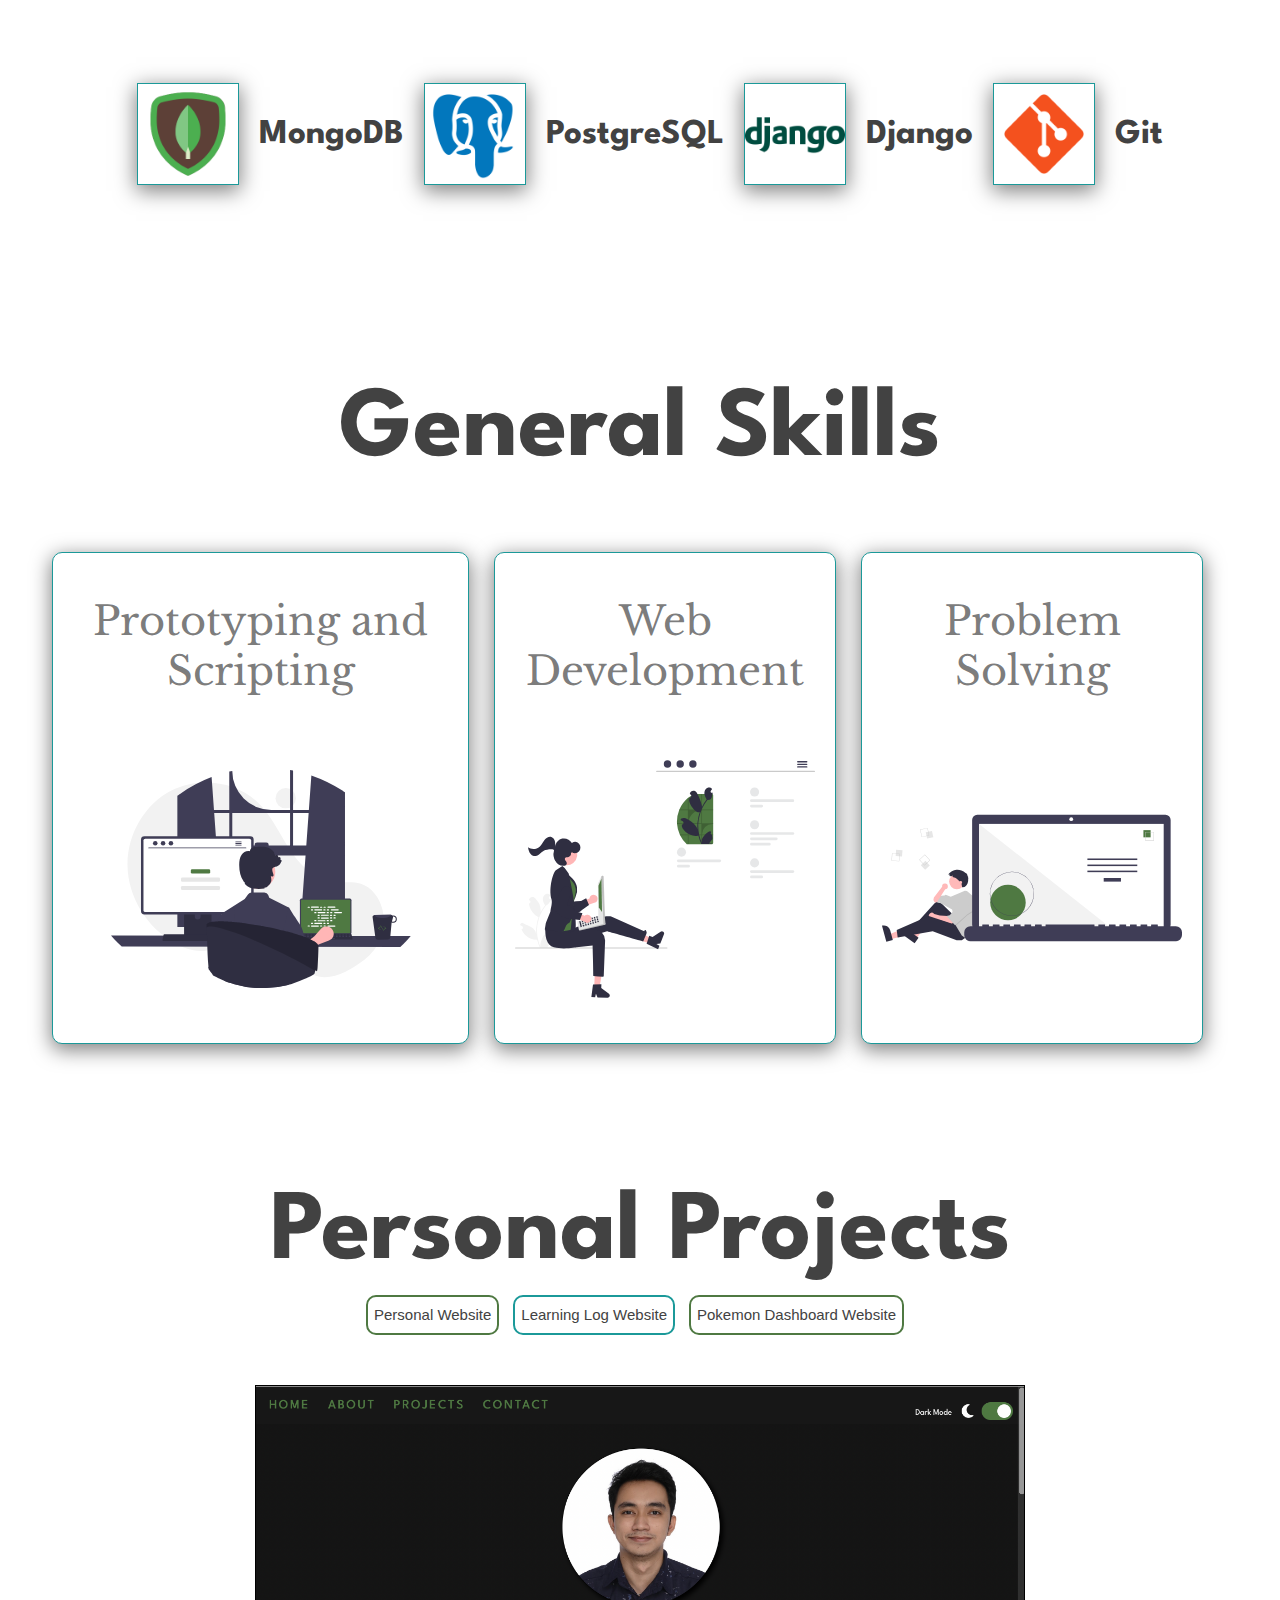
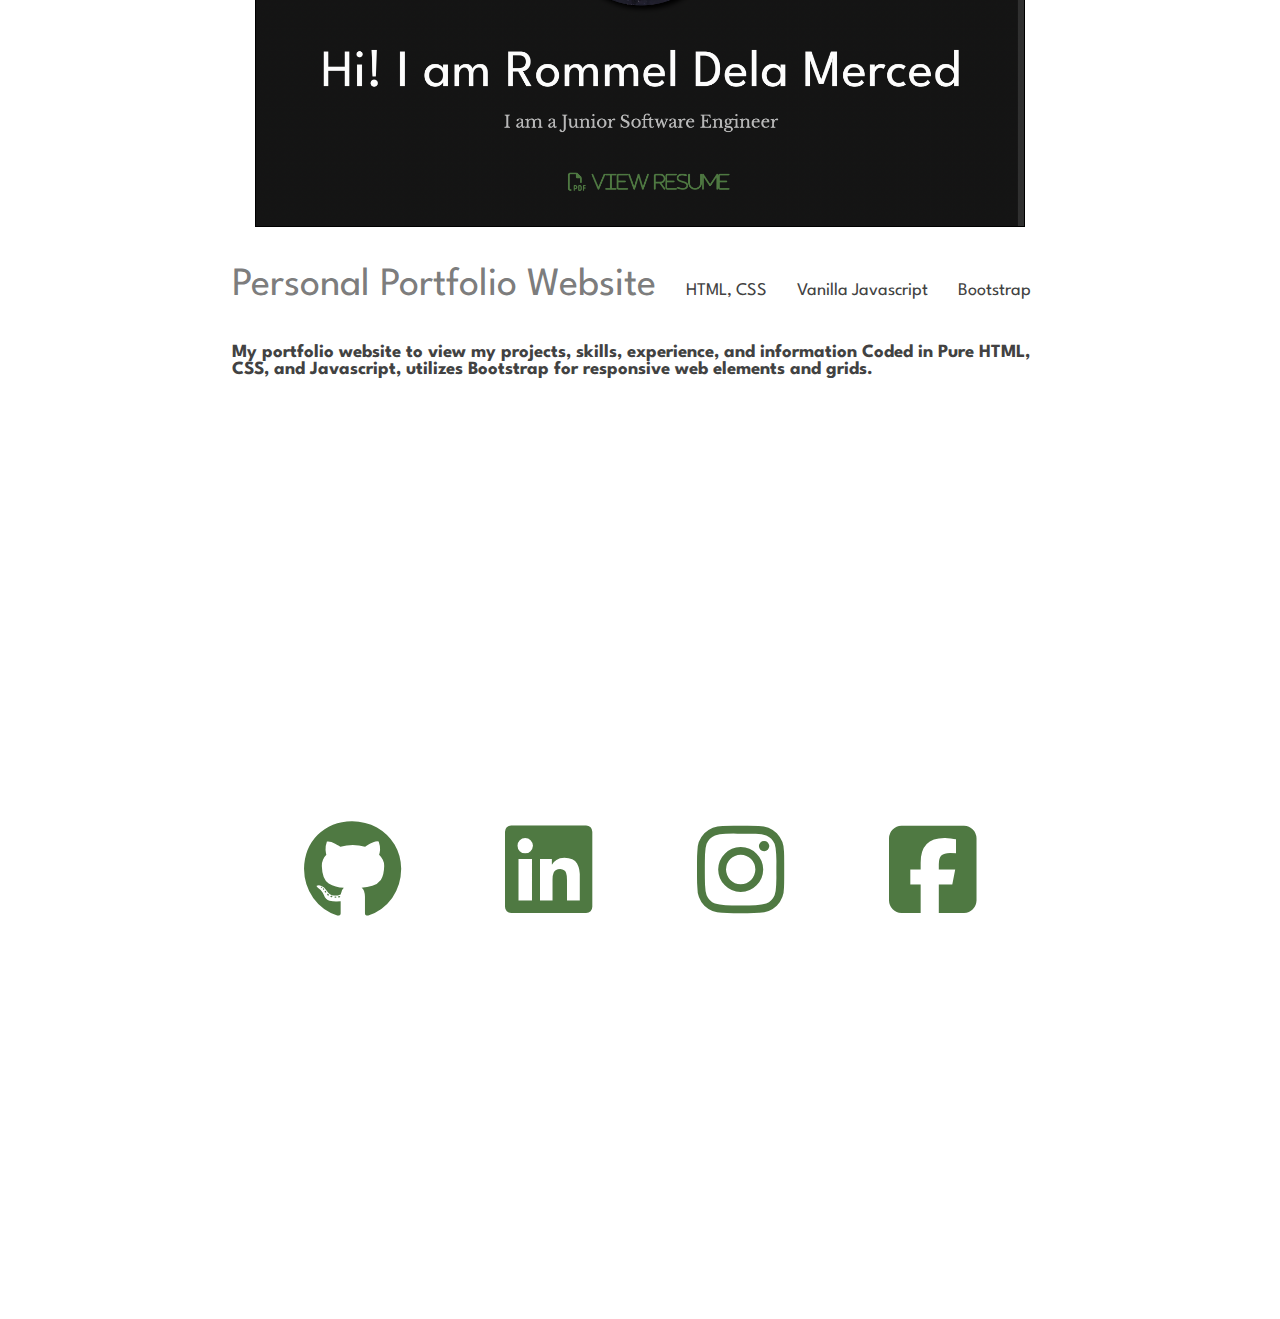
==== commit 27c9278b: "added icons in skills section" ====
--- a/index.html
+++ b/index.html
@@ -57,27 +57,36 @@
             <h2 class='selected'><h2>
             <div class='grid-container'>
                 <div class='skills-container'>
+                    <img src='./img/icons/python-icon.png' alt='python'>
+                    <h3>Python</h3>
+                    <img src='./img/icons/pandas-icon.png' alt='pandas'>
+                    <h3>Pandas</h3>
+                    <img src='./img/icons/numpy-icon.png' alt='numpy'>
+                    <h3>Numpy</h3>
+                    <img src='./img/icons/plot_ly-icon.svg' alt='plotly'>
+                    <h3>Plotly and Dash</h3>
 
-                        <img src='./img/icons/python-icon.png' alt='pandas'>
-
-
-                        <img src='./img/icons/pandas-icon.png' alt='pandas'>
-
-
-                        <img src='./img/icons/numpy-icon.png' alt='pandas'>
-
-                        <img src='./img/icons/plot_ly-icon.svg' alt='pandas'>
-
-
-                        <img src='./img/icons/js-icon.png' alt='pandas'>
-
-
-                        <img src='./img/icons/django-icon.png' alt='pandas'>
-                        <img src='./img/icons/flask-icon.png' alt='pandas'>
-                        <img src='./img/icons/git-icon.png' alt='pandas'>
+                </div>
+                <div class='skills-container'>
+                    <img src='./img/icons/js-icon.png' alt='javascript'>
+                    <h3>Javascript</h3>
+                    <img src='./img/icons/html-icon.png' alt='html'>
+                    <h3>HTML</h3>
+                    <img src='./img/icons/css-icon.png' alt='css'>
+                    <h3>CSS</h3>
+                </div>
+                <div class='skills-container'>
+                    <img src='./img/icons/mongodb-icon.png' alt='mongodb'>
+                    <h3>MongoDB</h3>
+                    <img src='./img/icons/postgresql-icon.png' alt='postgresql'>
+                    <h3>PostgreSQL</h3>
+                    <img src='./img/icons/django-icon.png' alt='django'>
+                    <h3>Django</h3>
+                    <img src='./img/icons/git-icon.png' alt='git'>
+                    <h3>Git</h3>
                 </div>
             </div>
-            <h1>General Skills</h1>
+            <h1 class="general">General Skills</h1>
             <div class="about-container">
                 <div class="image-container">
                     <h2>Prototyping and Scripting</h2>
@@ -96,7 +105,7 @@
     </section>
     <!--Projects Section-->
     <section id="projects">
-        <h1>Personal Projects</h1>
+        <h1 >Personal Projects</h1>
         <div class="buttons">
             <button id='project-1' class="primary outline btn">Personal Website</button>
             <button id='project-2' class="secondary outline btn">Learning Log Website</button>
--- a/style.css
+++ b/style.css
@@ -112,10 +112,11 @@
 }
 
 /* About Section */
-.grid-container {
-  display: grid;
-  grid-template-columns: 20fr 10fr;
-  justify-content: space-between;
+.grid-container > div {
+  display: flex;
+  justify-content: center;
+  align-items: center;
+  margin: 140px
 }
 
 .grid-container > .skill-container {
@@ -133,15 +134,18 @@
   color: var(--on-background);
   font-family: League Spartan, sans-serif;
   font-size: 35px;
+  margin: 0 0
+}
+.general {
+  margin-top: 200px;
 }
 
 .about-container {
   display: flex;
   align-items: center;
   justify-content: center;
-  margin: 30px;
-}
-
+  margin: 75px;
+}
 .image-container {
   border: 1px solid var(--secondary-color);
   border-radius: 10px;
@@ -155,7 +159,7 @@
 .skills-container {
   display: flex;
   justify-content: center;
-  align-items: center;
+  margin: 100px 100px;
 }
 
 .skills-container img {
@@ -280,6 +284,7 @@
 }
 
 /* Contact Section */
+
 .fa-brands, .fa-regular, .fa-solid {
   font-size: 100px;
   margin: 50px;
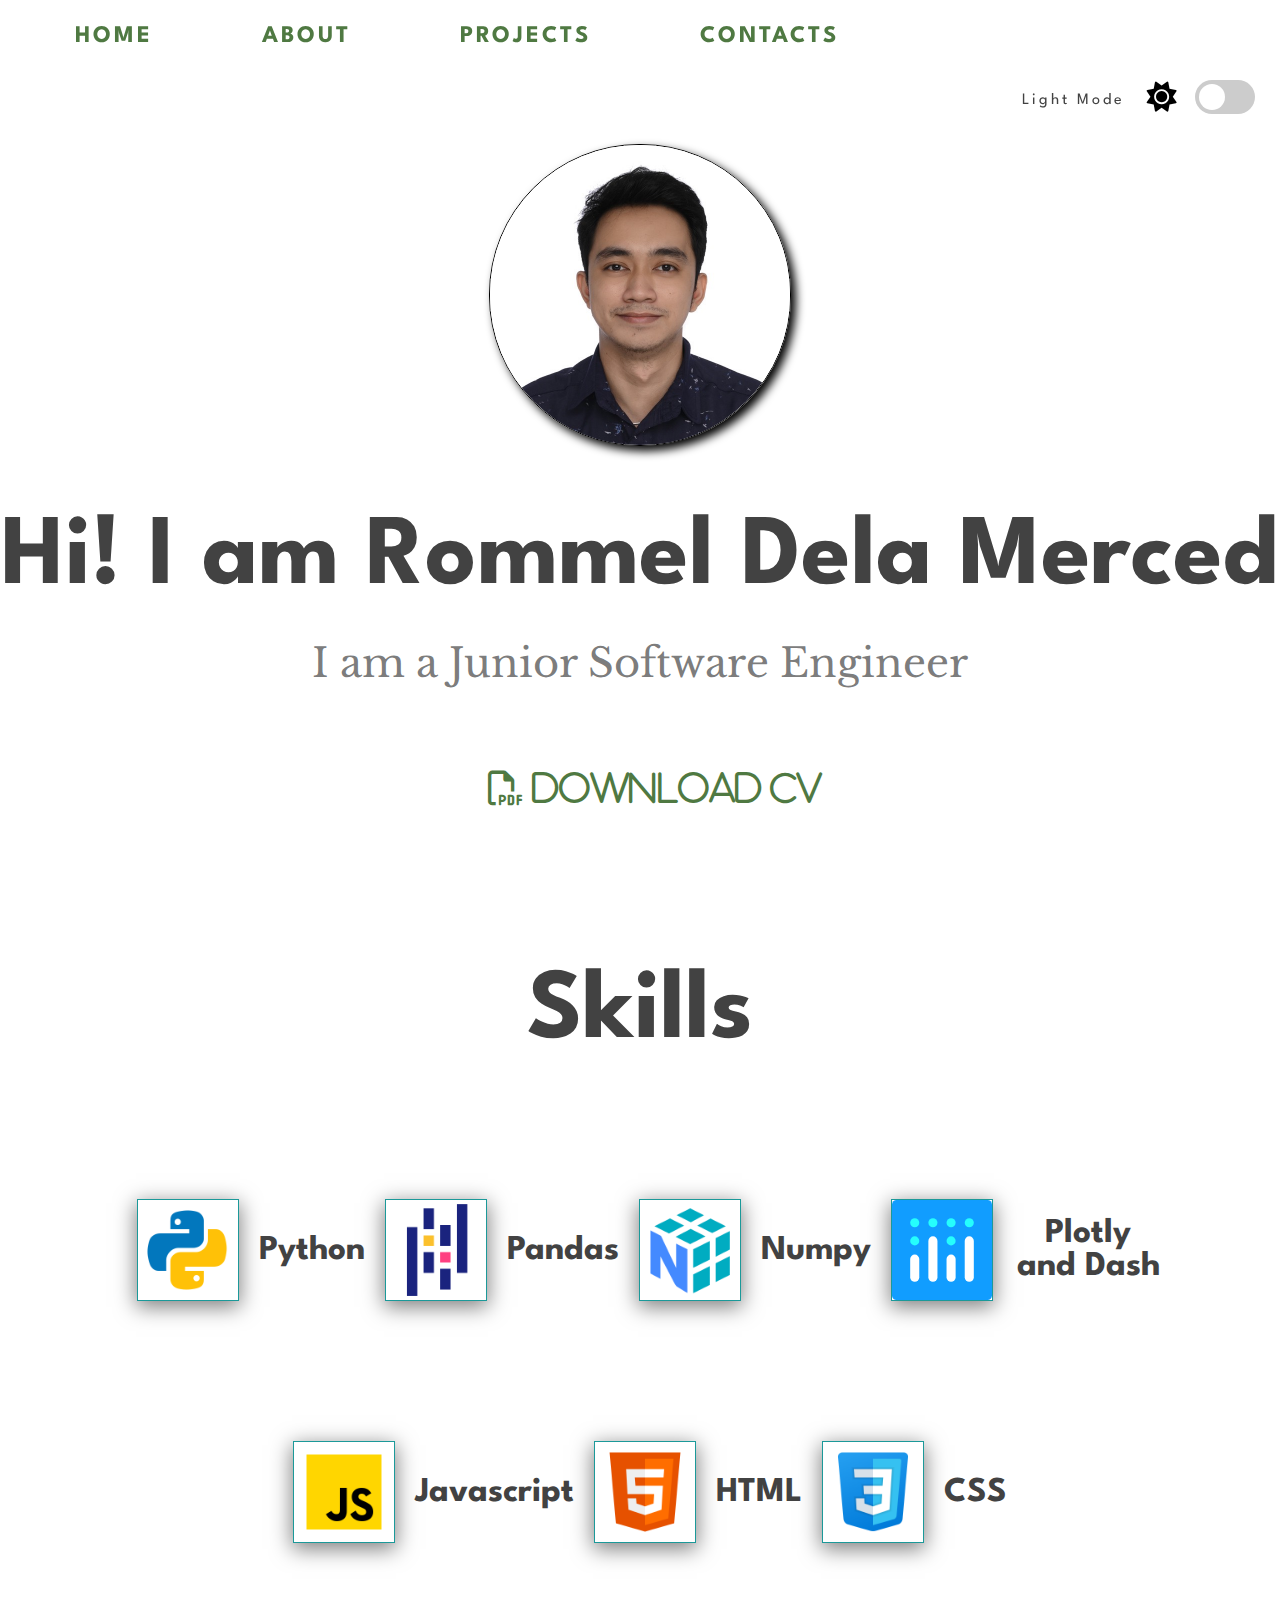
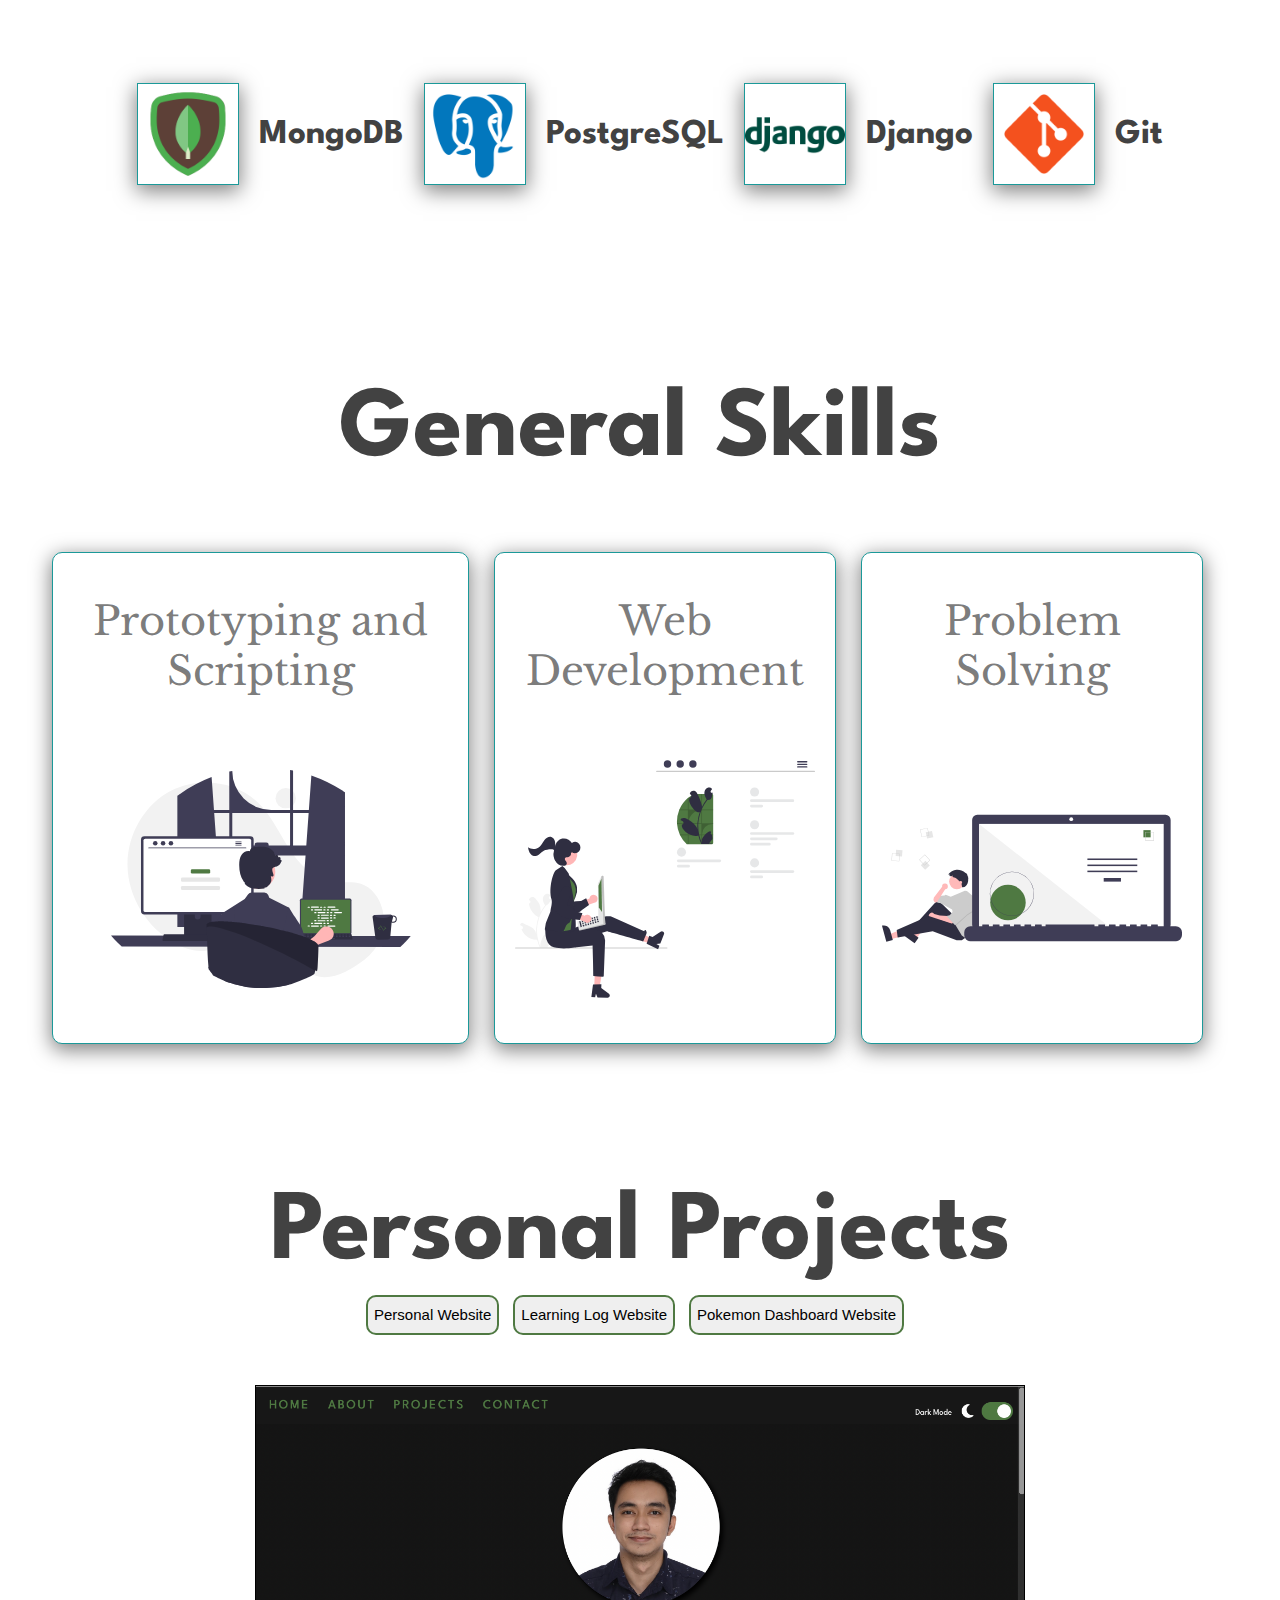
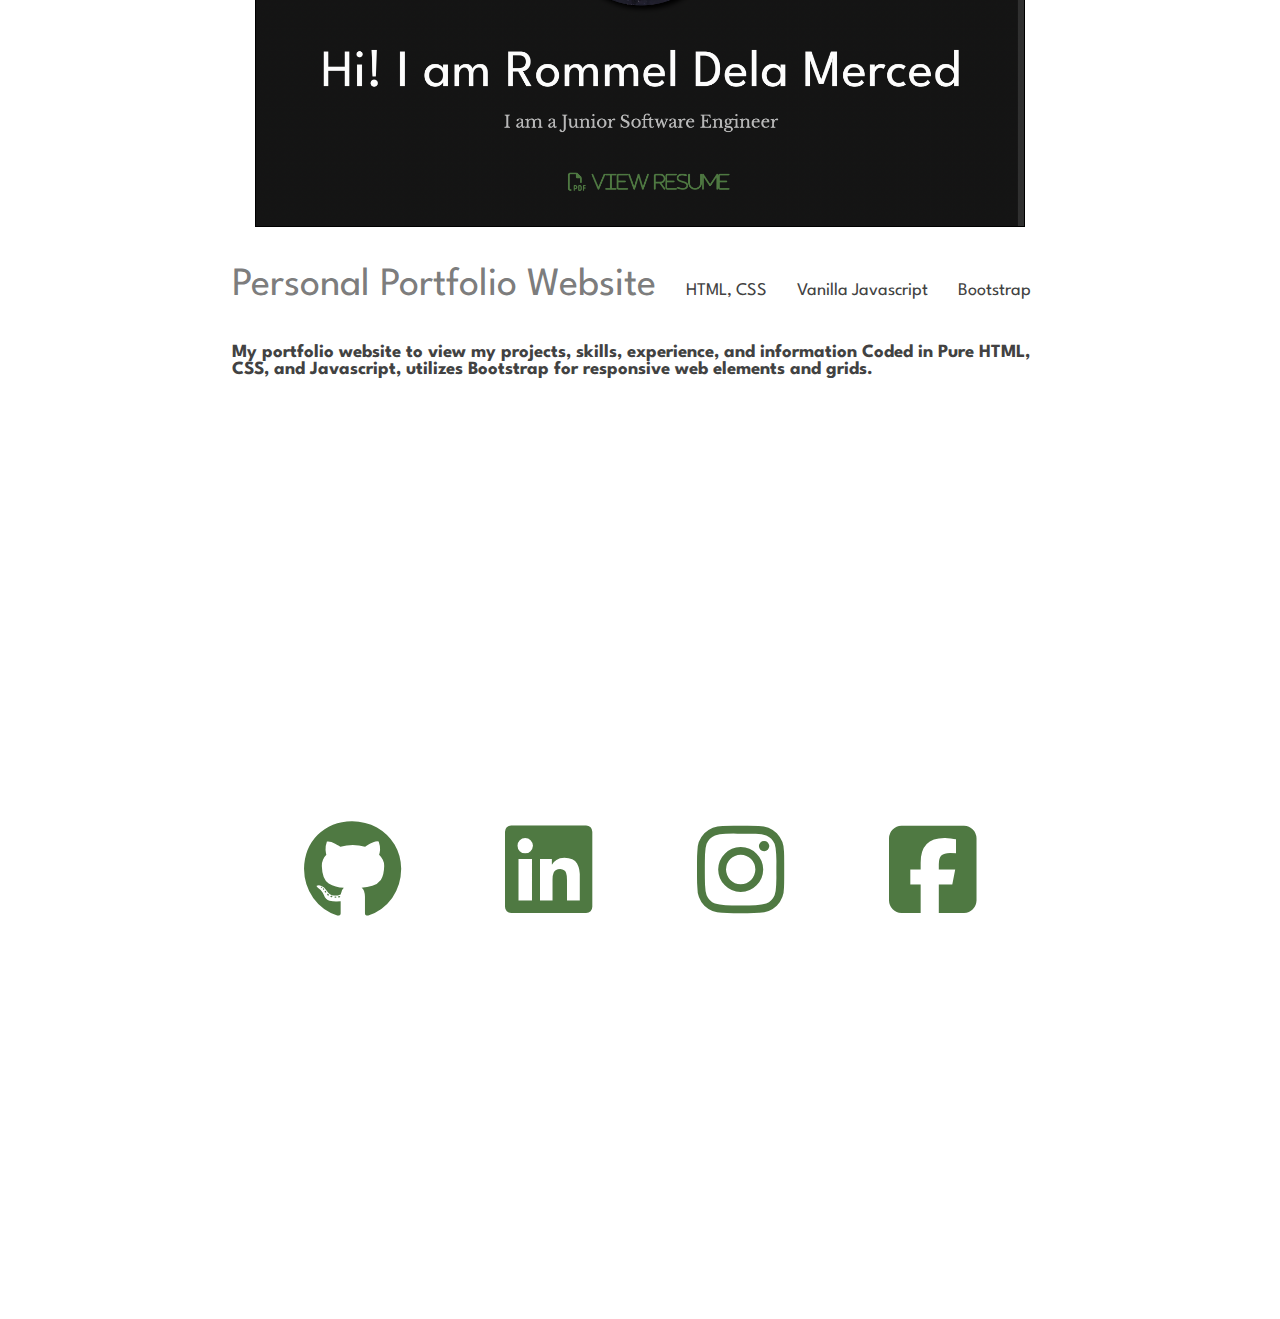
==== commit 66d7dc6a: "added bootstrap styling" ====
--- a/index.html
+++ b/index.html
@@ -4,6 +4,7 @@
     <meta charset="UTF-8">
     <meta http-equiv="X-UA-Compatible" content="IE=edge">
     <meta name="viewport" content="width=device-width, initial-scale=1.0">
+    <link rel="stylesheet" href="https://cdn.jsdelivr.net/npm/bootstrap@4.1.3/dist/css/bootstrap.min.css" integrity="sha384-MCw98/SFnGE8fJT3GXwEOngsV7Zt27NXFoaoApmYm81iuXoPkFOJwJ8ERdknLPMO" crossorigin="anonymous">
     <link rel="icon" type="image/png" href="icons/prog.png">
     <title>Rommel Dela Merced</title>
     
@@ -19,7 +20,13 @@
 </head>
 <body>
     <!-- Dark Mode Switch -->
-    <div class="theme-switch-wrapper">
+    <!-- Navigation -->
+    <nav class="navbar fixed-top" id="nav">
+        <a href="#home">HOME</a>
+        <a href="#about">ABOUT</a>
+        <a href="#projects">PROJECTS</a>
+        <a href="#contact">CONTACTS</a>
+        <div class="theme-switch-wrapper">
         <span id="toggle-icon">
             <span class="toggle-text">Light Mode</span>
             <i class="fas fa-sun"></i>
@@ -29,12 +36,6 @@
             <div class="slider round"></div>
         </label>
     </div>
-    <!-- Navigation -->
-    <nav class="navbar fixed-top" id="nav">
-        <a href="#home">HOME</a>
-        <a href="#about">ABOUT</a>
-        <a href="#projects">PROJECTS</a>
-        <a href="#contact">CONTACT</a>
     </nav>
     <!--Home Section-->
     <section id="home">
@@ -49,13 +50,13 @@
     </section>
     <!--About Section-->
     <section id="about">
-        <div class="title-group">
+    <div class="container">
+        <div class="container title-group">
             <h1>Skills</h1>
             <div class="skills">
-
             </div>
             <h2 class='selected'><h2>
-            <div class='grid-container'>
+            <div class='container grid-container'>
                 <div class='skills-container'>
                     <img src='./img/icons/python-icon.png' alt='python'>
                     <h3>Python</h3>
@@ -102,14 +103,15 @@
                 </div>
             </div>
         </div>
+    </div>
     </section>
     <!--Projects Section-->
     <section id="projects">
         <h1 >Personal Projects</h1>
         <div class="buttons">
-            <button id='project-1' class="primary outline btn">Personal Website</button>
-            <button id='project-2' class="secondary outline btn">Learning Log Website</button>
-            <button id='project-3' class="primary outline btn">Pokemon Dashboard Website</button>
+            <button id='project-1' class="btn btn-outline-success">Personal Website</button>
+            <button id='project-2' class="btn btn-outline-info">Learning Log Website</button>
+            <button id='project-3' class="btn btn-outline-success">Pokemon Dashboard Website</button>
         </div>
         <div class="text-box" id="text-box">
             <img src='' alt=''/>
--- a/style.css
+++ b/style.css
@@ -16,6 +16,14 @@
   margin-top: var(--navbar-margin-top);
 }
 
+.navbar a {
+  margin: 0 50px;
+}
+
+.navbar {
+  font-family: League Spartan, sans-serif;
+}
+
 [data-theme="dark"] {
   --primary-color: rgb(79, 121, 66);
   /* --primary-color: rgb(57, 255, 20); */
@@ -83,7 +91,7 @@
 a:hover,
 a:focus {
   color: var(--on-background);
-  border-bottom: 3px solid;
+  /* border-bottom: 3px solid; */
 }
 
 /* Home Section */
@@ -307,7 +315,7 @@
   z-index: 100;
   position: fixed;
   right: 25px;
-  top: 30px;
+  top: 80px;
 }
 
 .theme-switch-wrapper span {
@@ -316,6 +324,7 @@
 }
 
 .toggle-text {
+  
   position: relative;
   top: -4px;
   right: 5px;
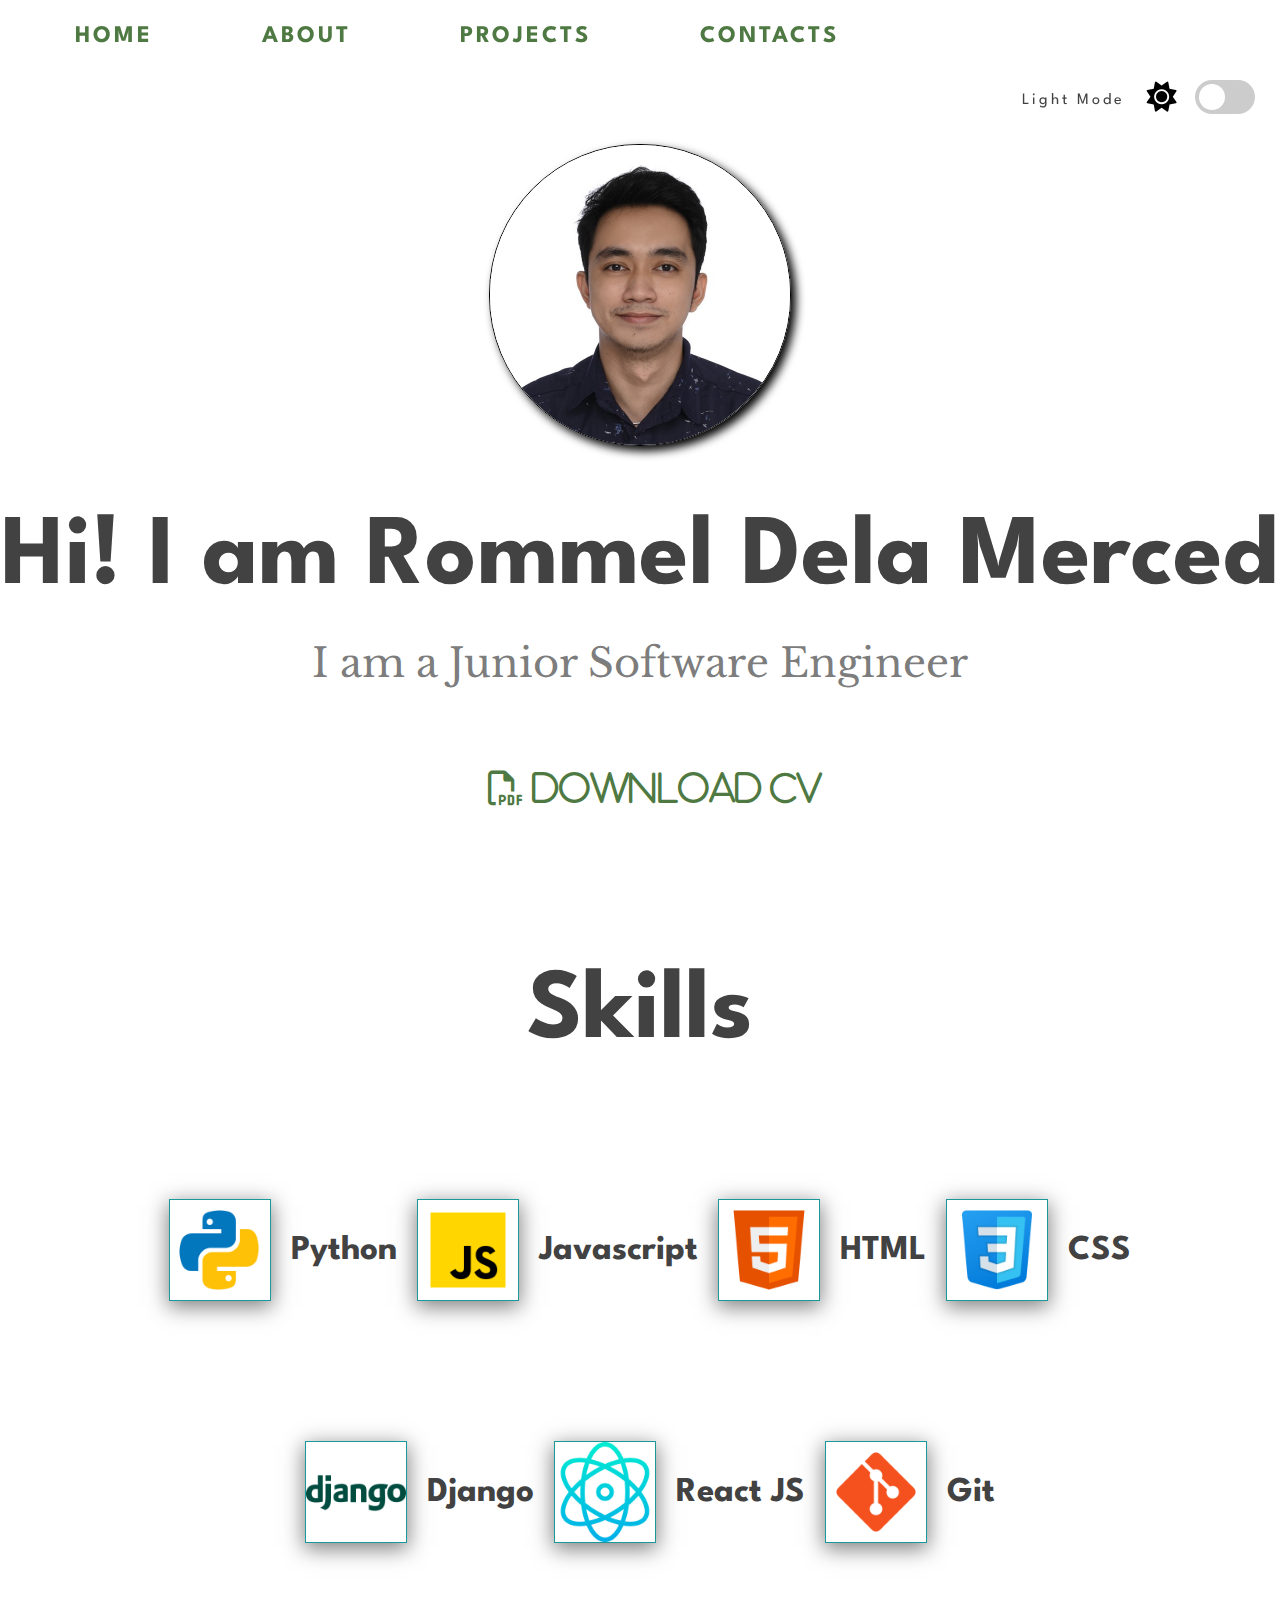
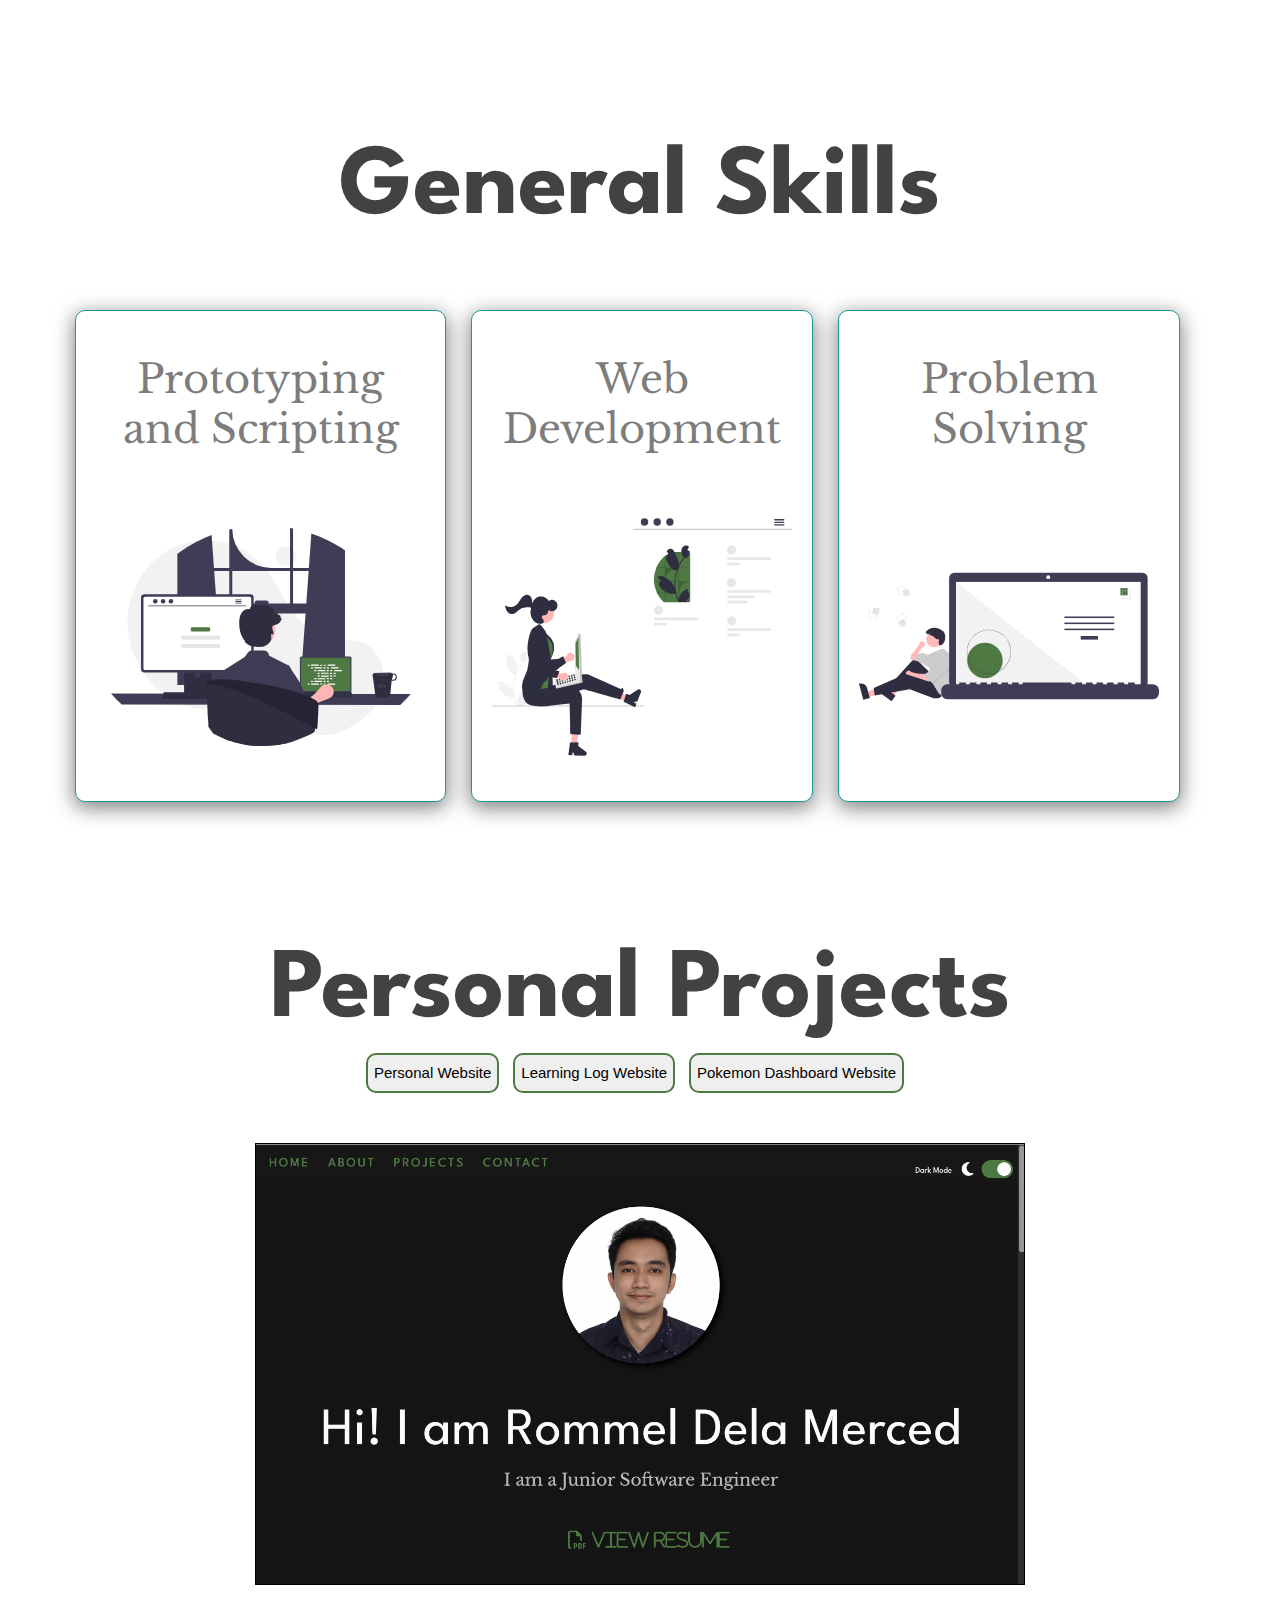
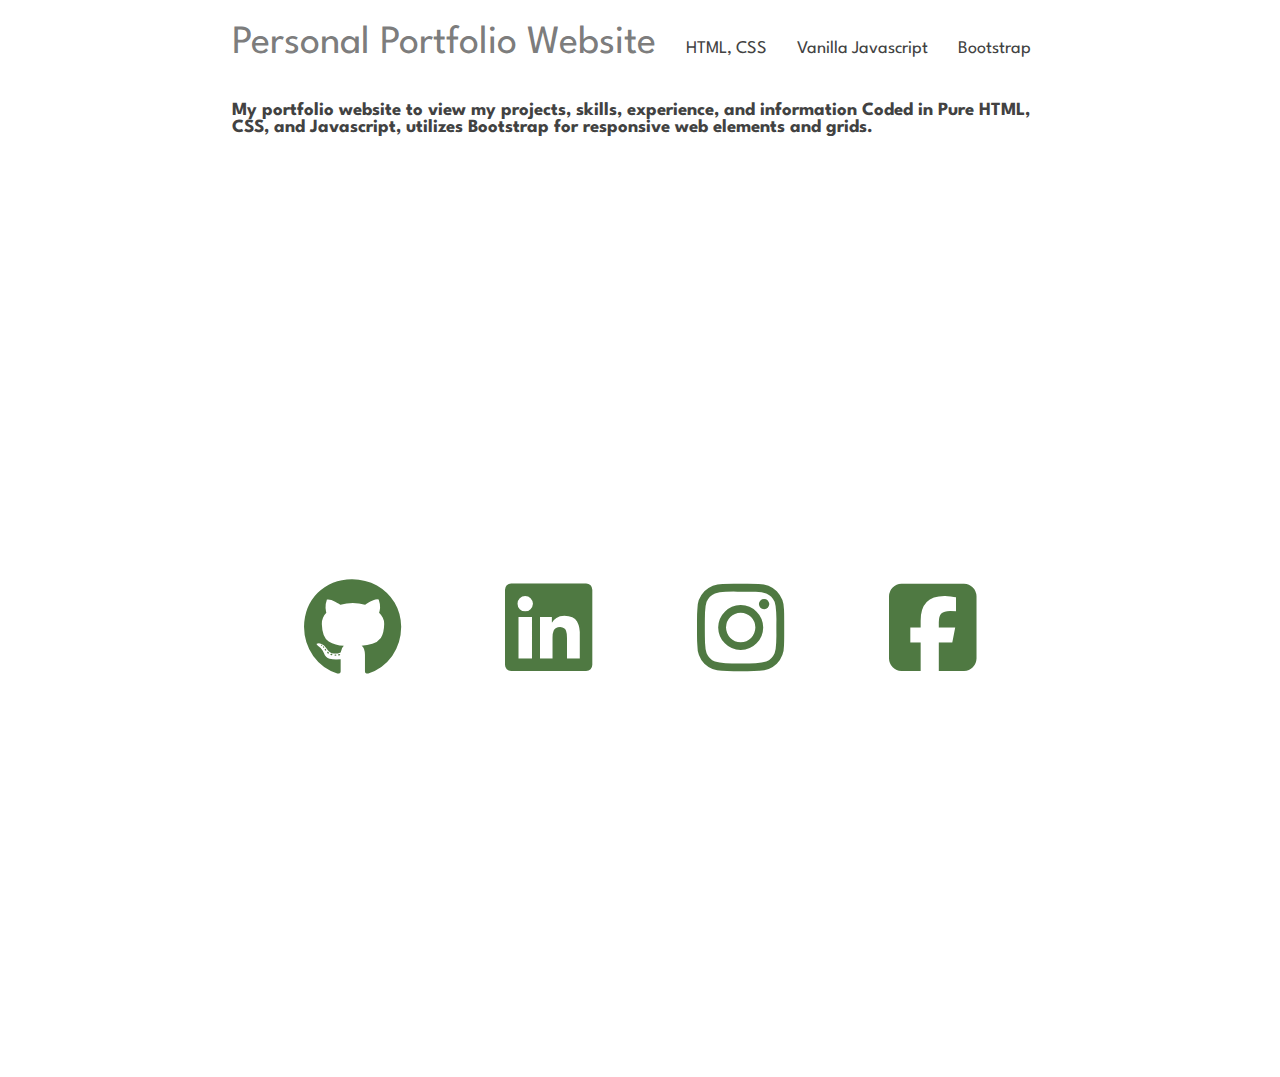
==== commit b3c053fe: "updated skills section🤹" ====
--- a/index.html
+++ b/index.html
@@ -19,7 +19,7 @@
     <link rel=”stylesheet” href=”css/bootstrap-responsive.css”>
 </head>
 <body>
-    <!-- Dark Mode Switch -->
+    
     <!-- Navigation -->
     <nav class="navbar fixed-top" id="nav">
         <a href="#home">HOME</a>
@@ -27,6 +27,7 @@
         <a href="#projects">PROJECTS</a>
         <a href="#contact">CONTACTS</a>
         <div class="theme-switch-wrapper">
+        <!-- Dark Mode Switch -->
         <span id="toggle-icon">
             <span class="toggle-text">Light Mode</span>
             <i class="fas fa-sun"></i>
@@ -60,15 +61,6 @@
                 <div class='skills-container'>
                     <img src='./img/icons/python-icon.png' alt='python'>
                     <h3>Python</h3>
-                    <img src='./img/icons/pandas-icon.png' alt='pandas'>
-                    <h3>Pandas</h3>
-                    <img src='./img/icons/numpy-icon.png' alt='numpy'>
-                    <h3>Numpy</h3>
-                    <img src='./img/icons/plot_ly-icon.svg' alt='plotly'>
-                    <h3>Plotly and Dash</h3>
-
-                </div>
-                <div class='skills-container'>
                     <img src='./img/icons/js-icon.png' alt='javascript'>
                     <h3>Javascript</h3>
                     <img src='./img/icons/html-icon.png' alt='html'>
@@ -77,12 +69,10 @@
                     <h3>CSS</h3>
                 </div>
                 <div class='skills-container'>
-                    <img src='./img/icons/mongodb-icon.png' alt='mongodb'>
-                    <h3>MongoDB</h3>
-                    <img src='./img/icons/postgresql-icon.png' alt='postgresql'>
-                    <h3>PostgreSQL</h3>
                     <img src='./img/icons/django-icon.png' alt='django'>
                     <h3>Django</h3>
+                    <img src='./img/icons/react-icon.png' alt='django'>
+                    <h3>React JS</h3>
                     <img src='./img/icons/git-icon.png' alt='git'>
                     <h3>Git</h3>
                 </div>
